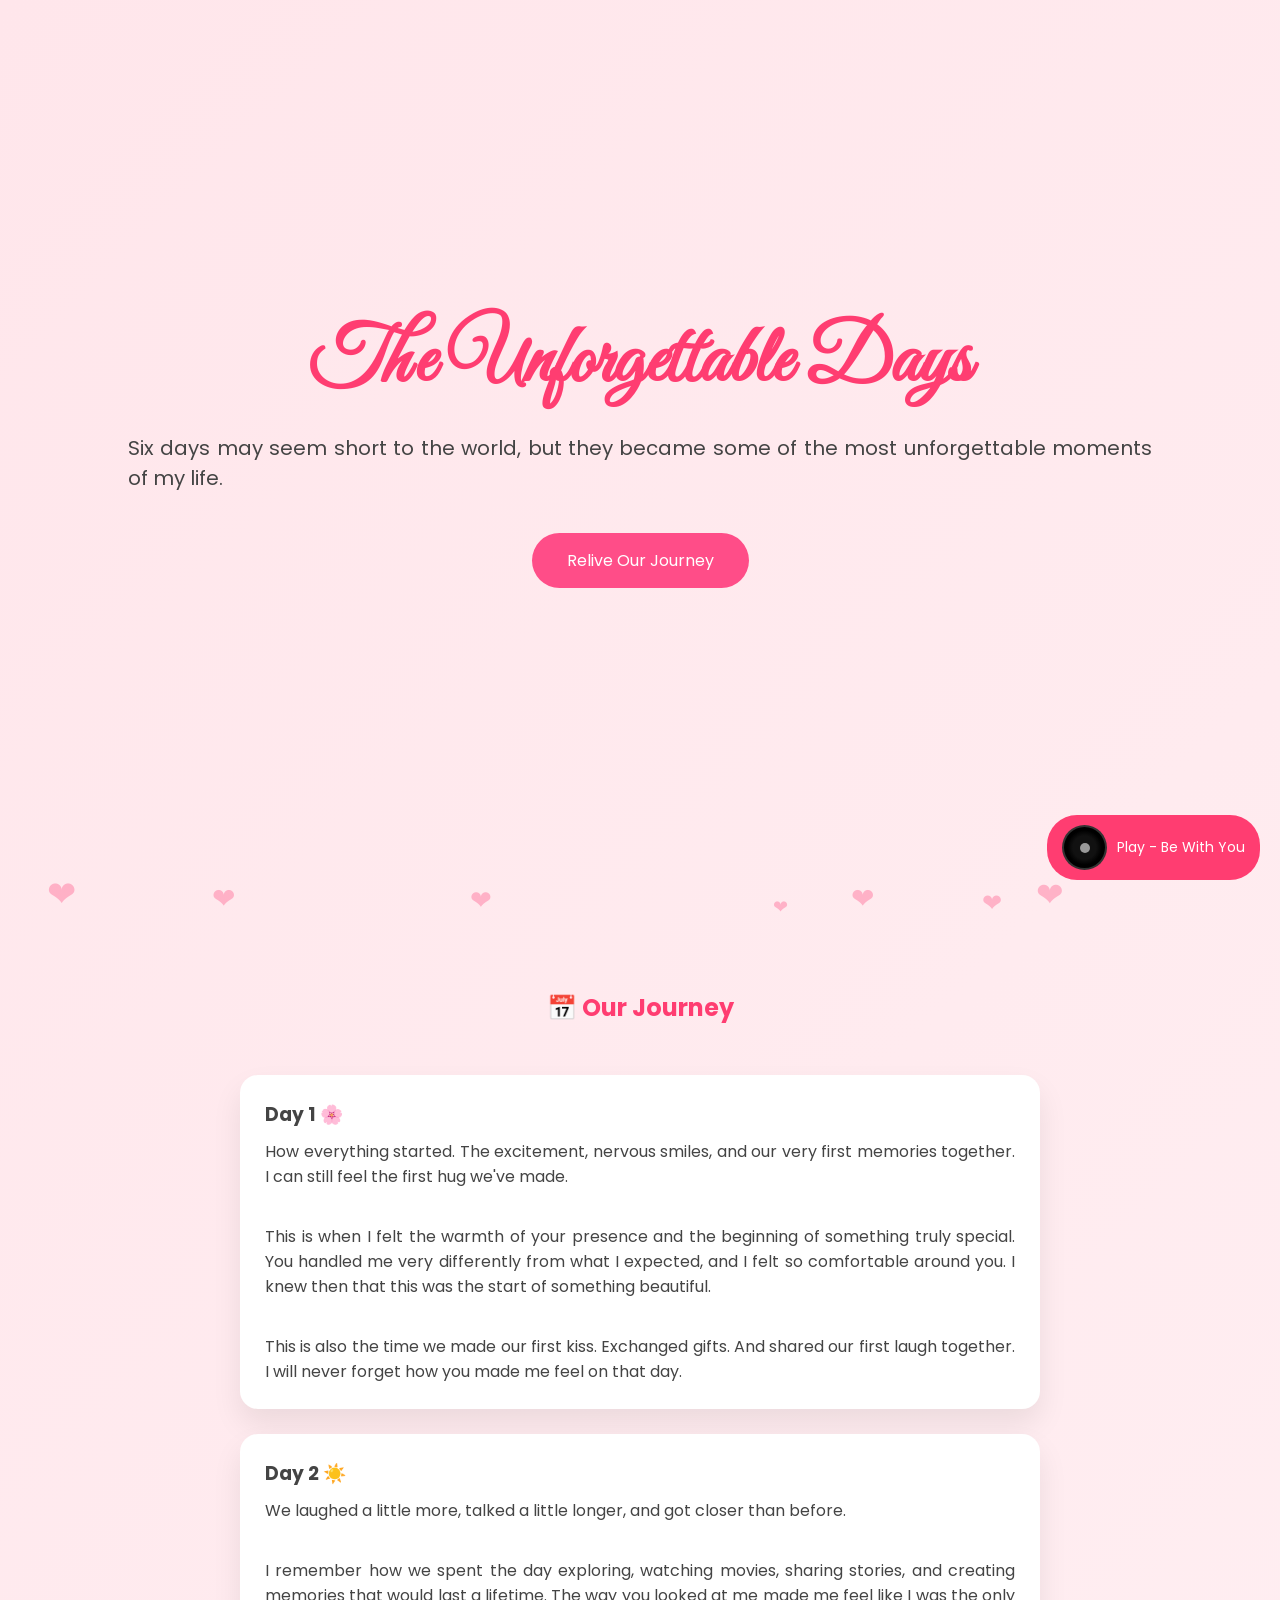
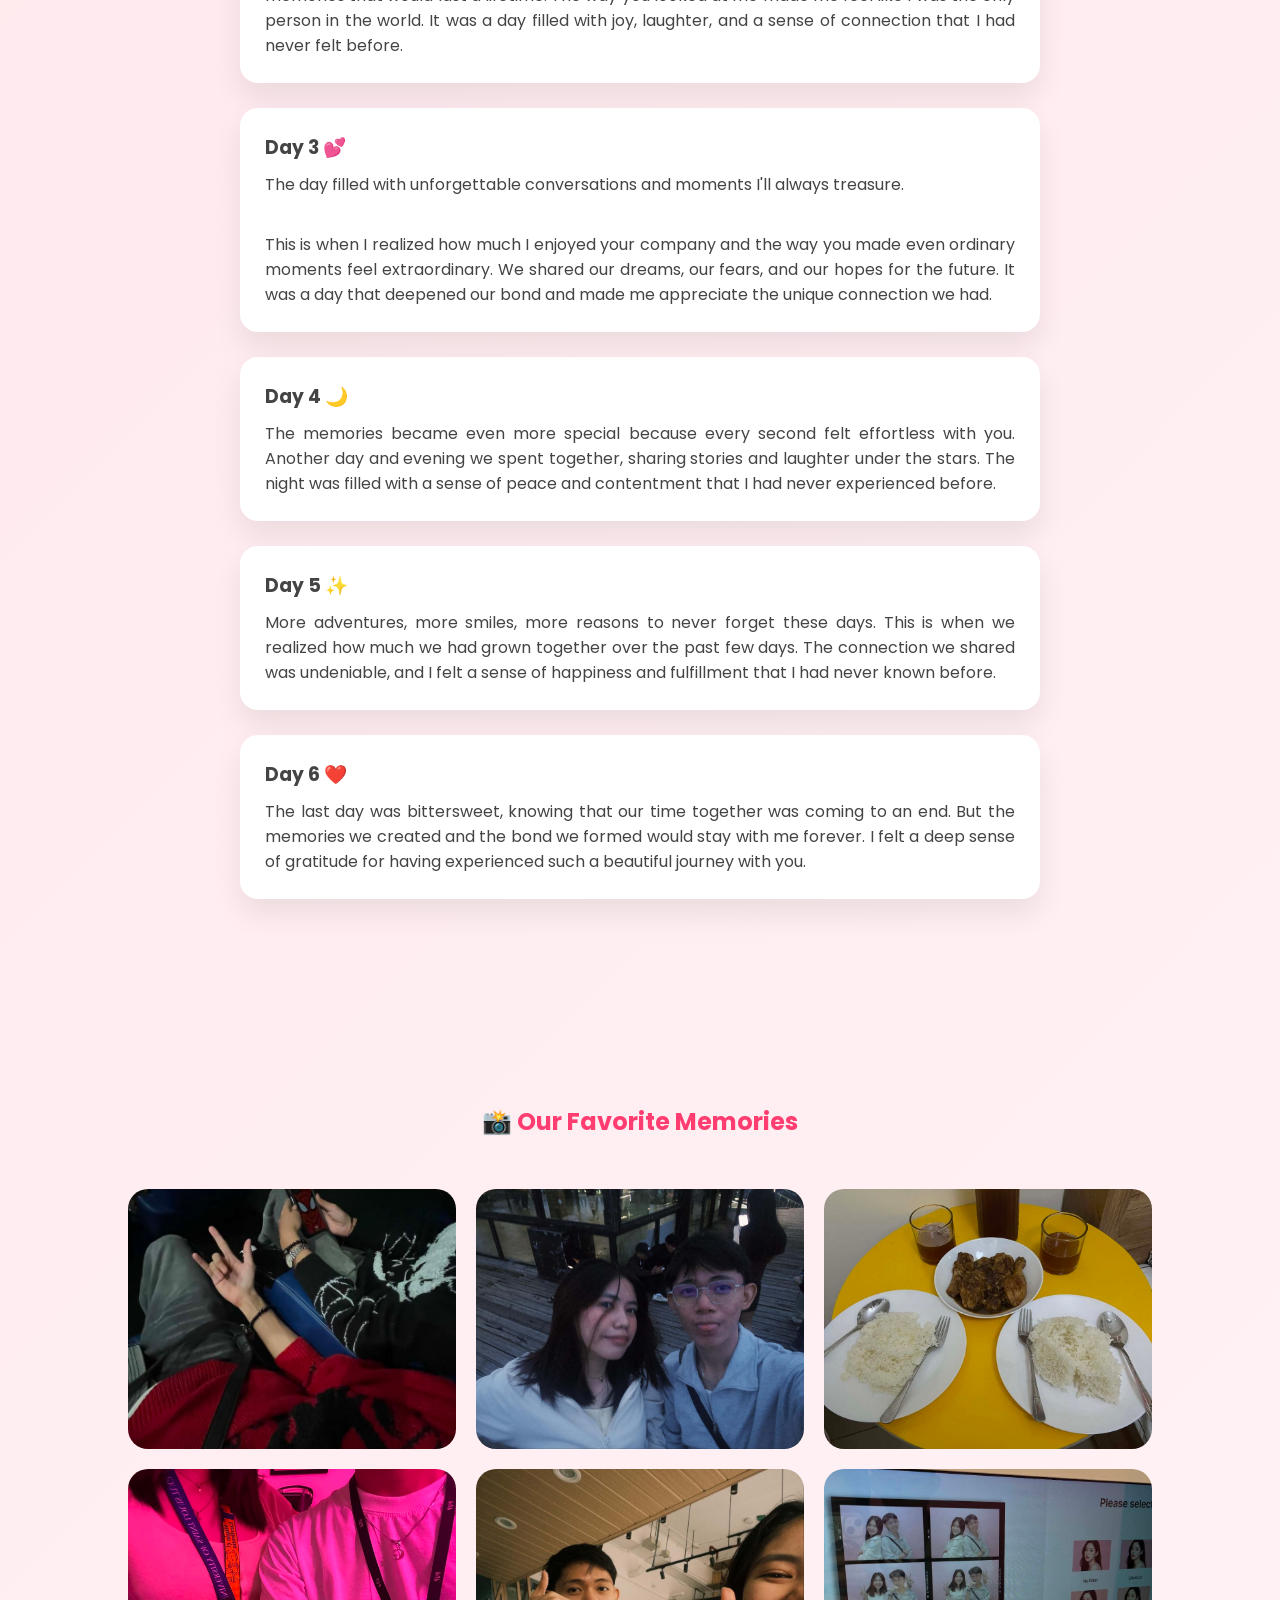
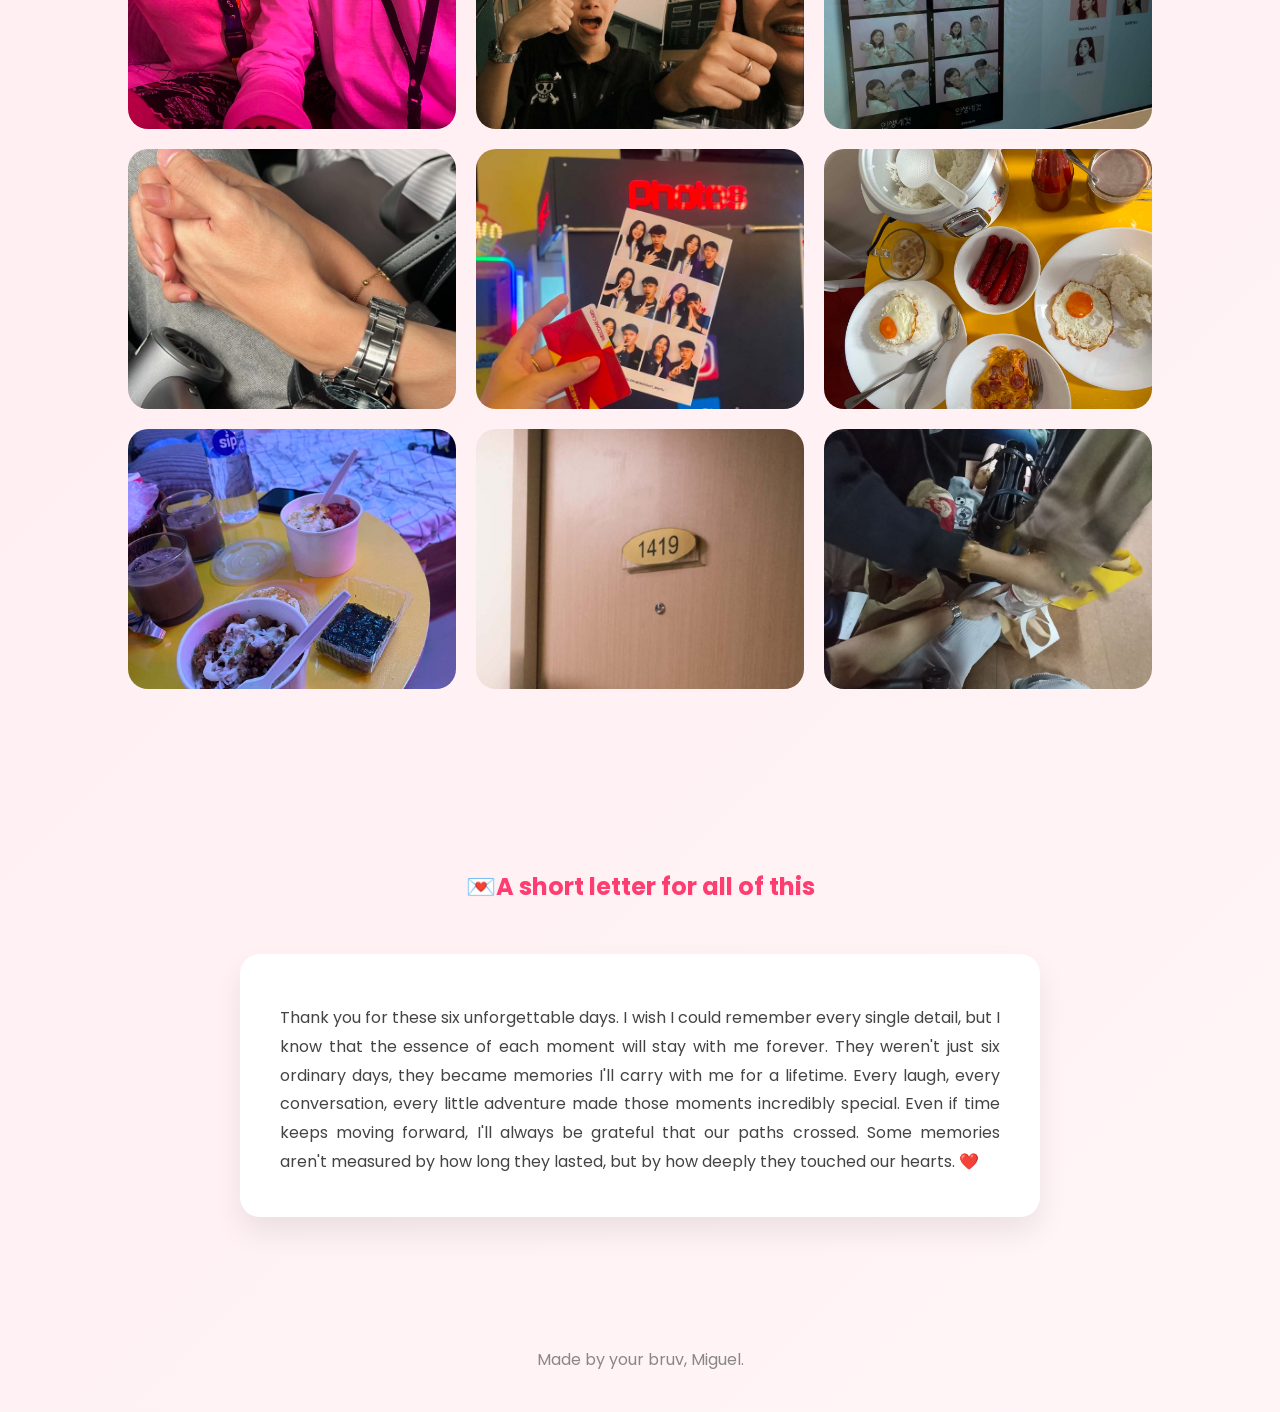
==== 6d.html @ 079ba9b1 "Update 6d.html" ====
<!doctype html>
<html lang="en">
  <head>
    <meta charset="UTF-8" />
    <meta name="viewport" content="width=device-width, initial-scale=1.0" />
    <title>Unforgettable Days</title>
    <link href="https://fonts.googleapis.com/css2?family=Poppins:wght@300;500;700&family=Great+Vibes&display=swap" rel="stylesheet"/>
    <style>
      * {
        margin: 0;
        padding: 0;
        box-sizing: border-box;
        scroll-behavior: smooth;
      }

      body {
        font-family: Poppins, sans-serif;
        background: linear-gradient(135deg, #ffe6eb, #fff5f7);
        color: #444;
        overflow-x: hidden;
      }

      /* Floating Hearts */

      .heart {
        position: fixed;
        bottom: -20px;
        color: #ff5c8d;
        animation: float 8s linear infinite;
        opacity: 0.4;
        pointer-events: none;
      }

      @keyframes float {
        from {
          transform: translateY(0) scale(1);
        }
        to {
          transform: translateY(-110vh) scale(2);
          opacity: 0;
        }
      }

      section {
        padding: 90px 10%;
      }

      .hero {
        min-height: 100vh;
        display: flex;
        justify-content: center;
        align-items: center;
        text-align: center;
      }

      .hero h1 {
        font-family: "Great Vibes", cursive;
        font-size: 80px;
        color: #ff3d71;
      }

      .hero p {
        margin-top: 20px;
        font-size: 20px;
      }

      .btn {
        display: inline-block;
        margin-top: 40px;
        background: #ff4d88;
        color: white;
        padding: 15px 35px;
        border-radius: 50px;
        text-decoration: none;
        transition: 0.3s;
      }

      .btn:hover {
        transform: scale(1.05);
      }

      h2 {
        text-align: center;
        color: #ff3d71;
        margin-bottom: 50px;
      }

      /* Timeline */

      .timeline {
        max-width: 800px;
        margin: auto;
      }

      .day {
        background: white;
        padding: 25px;
        margin: 25px 0;
        border-radius: 18px;
        box-shadow: 0 15px 30px rgba(0, 0, 0, 0.08);
        transition: 0.3s;
      }

      .day:hover {
        transform: translateY(-5px);
      }

      /* Gallery */

      .gallery {
        display: grid;
        grid-template-columns: repeat(auto-fit, minmax(250px, 1fr));
        gap: 20px;
      }

      .gallery img {
        width: 100%;
        border-radius: 20px;
        height: 260px;
        object-fit: cover;
        transition: 0.4s;
      }

      .gallery img:hover {
        transform: scale(1.05);
      }

      /* Letter */

      p {
        margin-top: 10px;
        text-align: justify;
      }

      .letter {
        background: white;
        max-width: 800px;
        margin: auto;
        padding: 40px;
        border-radius: 20px;
        box-shadow: 0 15px 30px rgba(0, 0, 0, 0.08);
        line-height: 1.8;
      }

      footer {
        text-align: center;
        padding: 40px;
        color: #888;
      }

      .music-player {
        position: fixed;
        bottom: 20px;
        right: 20px;
        display: flex;
        align-items: center;
        gap: 10px;
        max-width: 90vw;
        padding: 10px 15px;
        background: #ff3d71;
        backdrop-filter: blur(10px);
        border-radius: 30px;
        overflow: hidden;
      }

      .vinyl {
        width: 45px;
        height: 45px;
        border-radius: 50%;

        background: radial-gradient(circle, #111 40%, #000 60%);
        border: 2px solid rgba(255, 255, 255, 0.2);

        position: relative;
      }

      .vinyl::after {
        content: "";
        width: 10px;
        height: 10px;
        background: #999;
        border-radius: 50%;

        position: absolute;
        top: 50%;
        left: 50%;
        transform: translate(-50%, -50%);
      }

      .vinyl.playing {
        animation: spin 3s linear infinite;
      }

      @keyframes spin {
        from {
          transform: rotate(0deg);
        }
        to {
          transform: rotate(360deg);
        }
      }

      .music-title {
        font-size: 14px;
        color: white;
        margin: 0;
      }

      @media (max-width: 700px) {
        .hero h1 {
          font-size: 55px;
        }
      }
    </style>
  </head>
  <body>
    <div id="hearts"></div>

    <section class="hero">
      <div>
        <h1>The Unforgettable Days</h1>

        <p>
          Six days may seem short to the world, but they became some of the most
          unforgettable moments of my life.
        </p>

        <a href="#timeline" class="btn">Relive Our Journey</a>
      </div>
    </section>

    <section id="timeline">
      <h2>📅 Our Journey</h2>

      <div class="timeline">
        <div class="day">
          <h3>Day 1 🌸</h3>
          <p>
            How everything started. The excitement, nervous smiles, and our very
            first memories together. I can still feel the first hug we've made.
          </p><br>
          <p>
            This is when I felt the warmth of your presence and the beginning of something truly special. You handled me very differently from what I expected, and I felt so comfortable around you. I knew then that this was the start of something beautiful.
          </p><br>
          <p>
            This is also the time we made our first kiss. Exchanged gifts. And shared our first laugh together. I will never forget how you made me feel on that day.
          </p>
        </div>

        <div class="day">
          <h3>Day 2 ☀️</h3>
          <p>
            We laughed a little more, talked a little longer, and got closer than before.
          </p><br>
          <p>
            I remember how we spent the day exploring, watching movies, sharing stories, and creating memories that would last a lifetime. The way you looked at me made me feel like I was the only person in the world. It was a day filled with joy, laughter, and a sense of connection that I had never felt before.
          </p>
        </div>

        <div class="day">
          <h3>Day 3 💕</h3>
          <p>
            The day filled with unforgettable conversations and moments I'll always treasure.
          </p><br>
          <p>
            This is when I realized how much I enjoyed your company and the way you made even ordinary moments feel extraordinary. We shared our dreams, our fears, and our hopes for the future. It was a day that deepened our bond and made me appreciate the unique connection we had.
          </p>
        </div>

        <div class="day">
          <h3>Day 4 🌙</h3>
          <p>
            The memories became even more special because every second felt
            effortless with you.
            Another day and evening we spent together, sharing stories and laughter under the stars. The night was filled with a sense of peace and contentment that I had never experienced before.
          </p>
        </div>

        <div class="day">
          <h3>Day 5 ✨</h3>
          <p>
            More adventures, more smiles, more reasons to never forget these
            days.
            This is when we realized how much we had grown together over the past few days. The connection we shared was undeniable, and I felt a sense of happiness and fulfillment that I had never known before.
          </p>
        </div>

        <div class="day">
          <h3>Day 6 ❤️</h3>
          <p>
            The last day was bittersweet, knowing that our time together was coming to an end. But the memories we created and the bond we formed would stay with me forever. I felt a deep sense of gratitude for having experienced such a beautiful journey with you.
          </p>
        </div>
      </div>
    </section>

    <section>
      <h2>📸 Our Favorite Memories</h2>

      <div class="gallery">
        <img src="./assets/img/memory1.jpg" />
        <img src="./assets/img/memory2.jpg" />
        <img src="./assets/img/memory3.jpg" />
        <img src="./assets/img/memory4.jpg" />
        <img src="./assets/img/memory5.jpg" />
        <img src="./assets/img/memory6.jpg" />
        <img src="./assets/img/memory7.jpg" />
        <img src="./assets/img/memory8.jpg" />
        <img src="./assets/img/memory9.jpg" />
        <img src="./assets/img/memory10.jpg" />
        <img src="./assets/img/memory11.jpg" />
        <img src="./assets/img/memory12.jpg" />
      </div>
    </section>

    <section>
      <h2>💌A short letter for all of this</h2>

      <div class="letter">
        <p>
          Thank you for these six unforgettable days. I wish I could remember every single detail, 
          but I know that the essence of each moment will stay with me forever. They weren't just six
          ordinary days, they became memories I'll carry with me for a lifetime.
          Every laugh, every conversation, every little adventure made those
          moments incredibly special. Even if time keeps moving forward, I'll
          always be grateful that our paths crossed. Some memories aren't
          measured by how long they lasted, but by how deeply they touched our
          hearts. ❤️
        </p>
      </div>
    </section>

    <footer>Made by your bruv, Miguel.</footer>

    <div class="music-player">
      <div class="vinyl" id="vinyl"></div>
      <div class="music-info">
        <p class="music-title">Play - Be With You</p>
      </div>
    </div>

    <audio id="gallery-music" loop>
      <source src="./assets/audio/Be With You.mp3" type="audio/mpeg" />
    </audio>

    <script>
      const container = document.getElementById("hearts");

      function createHeart() {
        const heart = document.createElement("div");

        heart.className = "heart";

        heart.innerHTML = "❤";

        heart.style.left = Math.random() * 100 + "vw";

        heart.style.fontSize = 15 + Math.random() * 20 + "px";

        heart.style.animationDuration = 5 + Math.random() * 6 + "s";

        container.appendChild(heart);

        setTimeout(() => heart.remove(), 11000);
      }

      setInterval(createHeart, 350);

      function goBack() {
        window.location.href = "index.html";
      }

      window.addEventListener("DOMContentLoaded", () => {
        const music = document.getElementById("gallery-music");
        const player = document.querySelector(".music-player");
        const vinyl = document.getElementById("vinyl");

        player.addEventListener("click", () => {
          if (music.paused) {
            music.volume = 0;
            music.play();

            let vol = 0;
            const fade = setInterval(() => {
              if (vol < 0.3) {
                vol += 0.02;
                music.volume = vol;
              } else {
                clearInterval(fade);
              }
            }, 200);

            vinyl.classList.add("playing");
          } else {
            music.pause();
            vinyl.classList.remove("playing");
          }
        });
      });
    </script>
  </body>
</html>
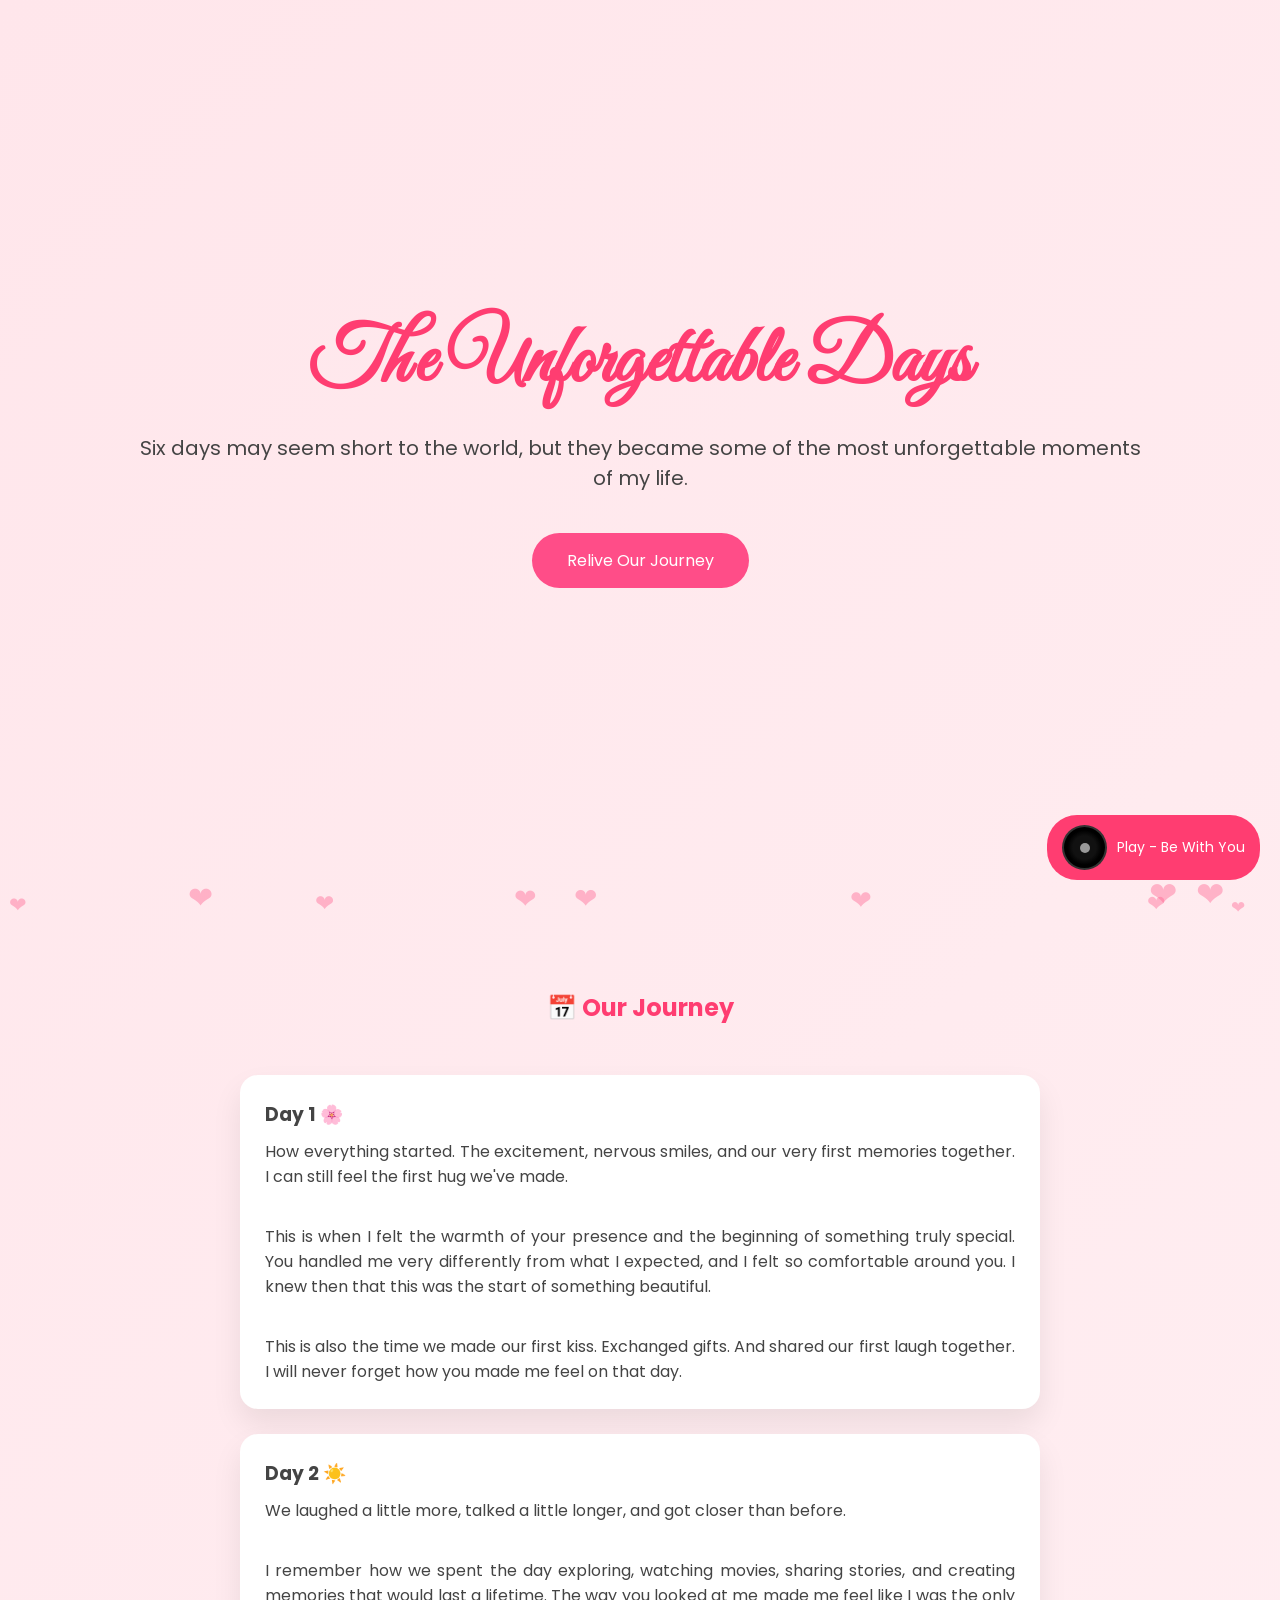
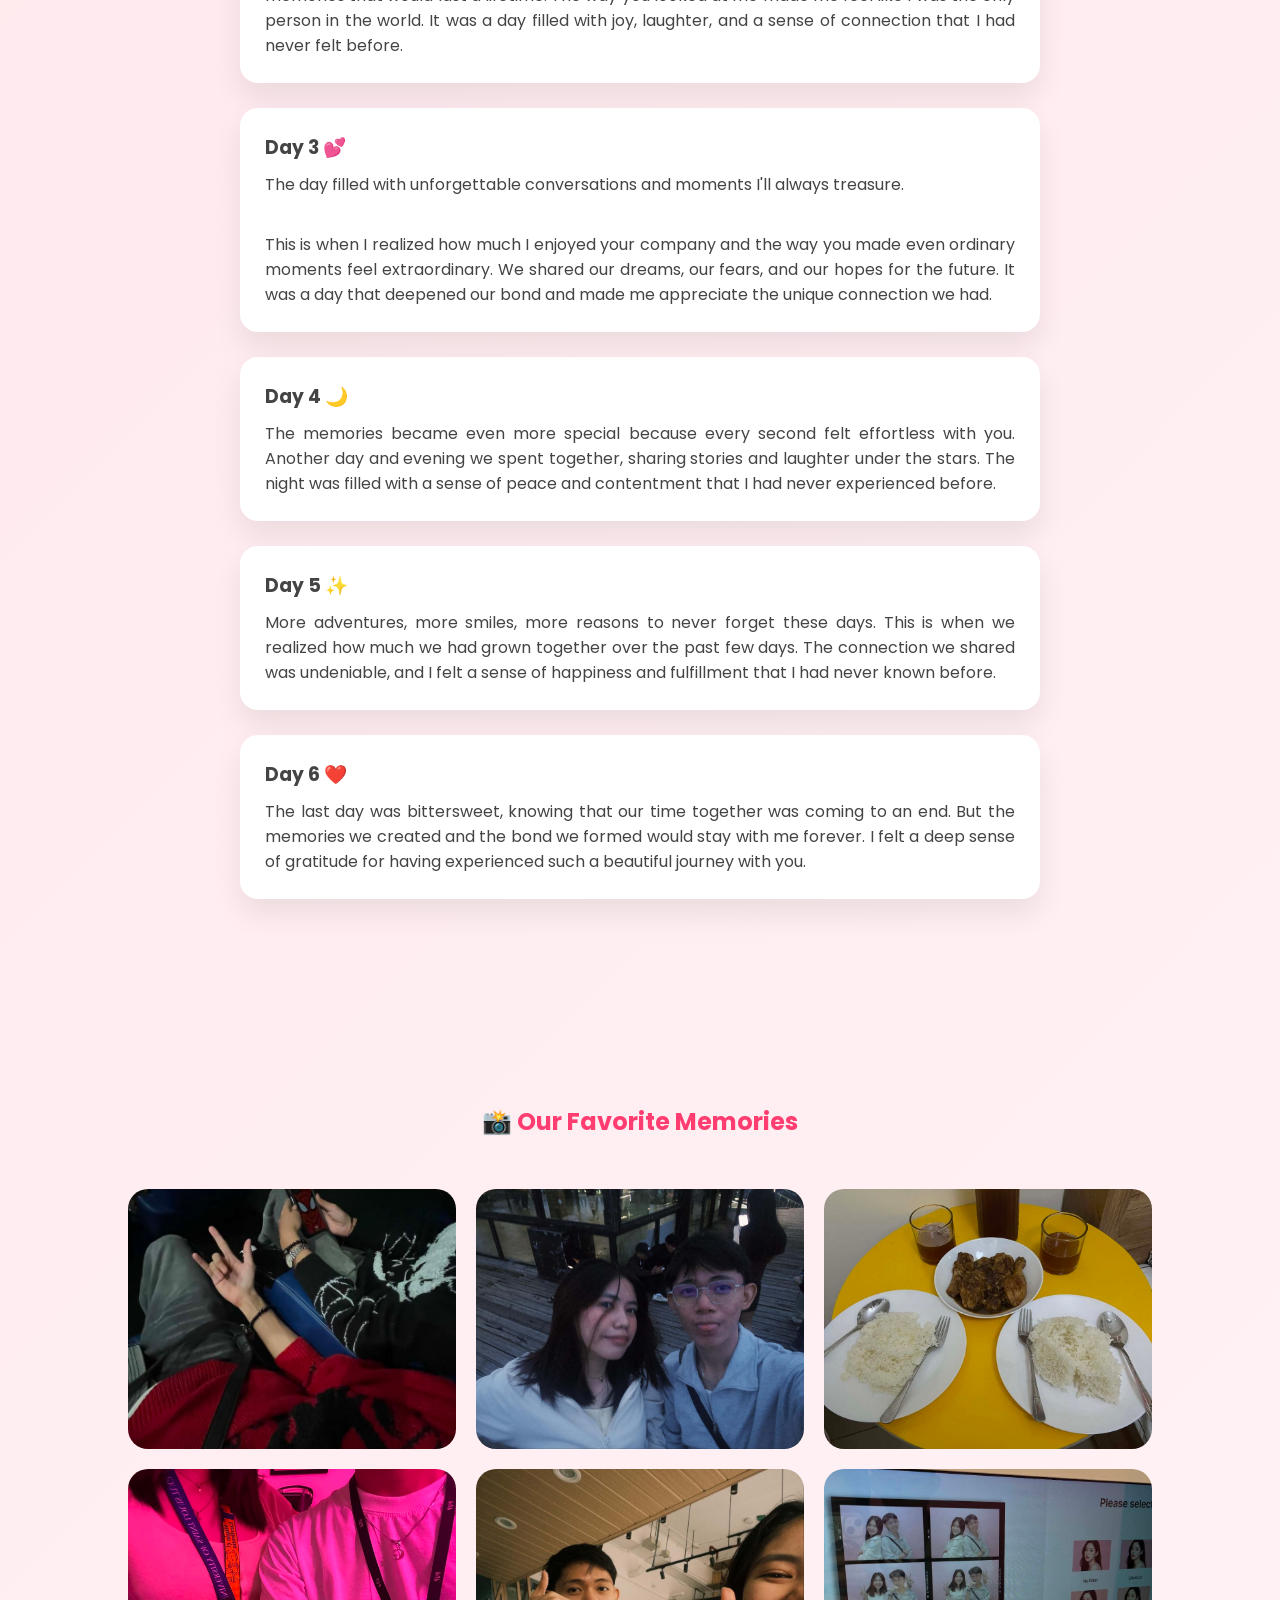
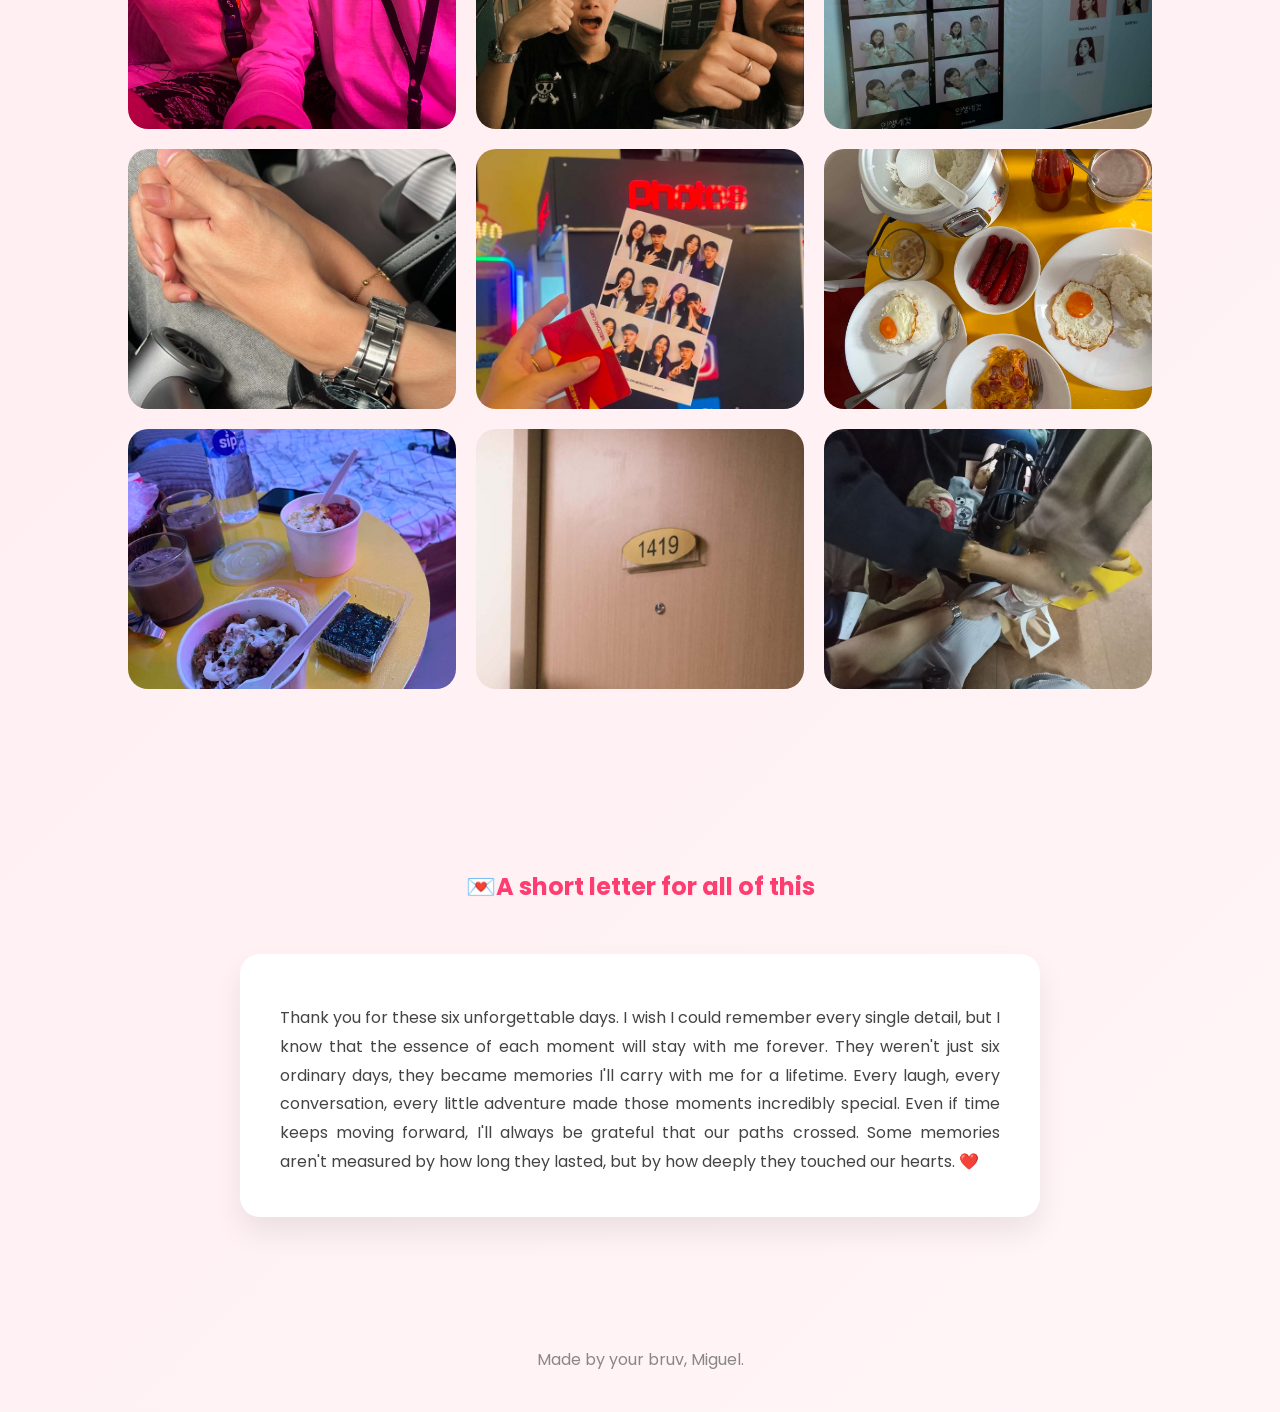
==== commit c0bb455f: "Update 6d.html" ====
--- a/6d.html
+++ b/6d.html
@@ -127,7 +127,11 @@
 
       /* Letter */
 
-      p {
+      .subheading {
+        text-align: center;
+      }
+
+      p{
         margin-top: 10px;
         text-align: justify;
       }
@@ -220,7 +224,7 @@
       <div>
         <h1>The Unforgettable Days</h1>
 
-        <p>
+        <p class="subheading">
           Six days may seem short to the world, but they became some of the most
           unforgettable moments of my life.
         </p>
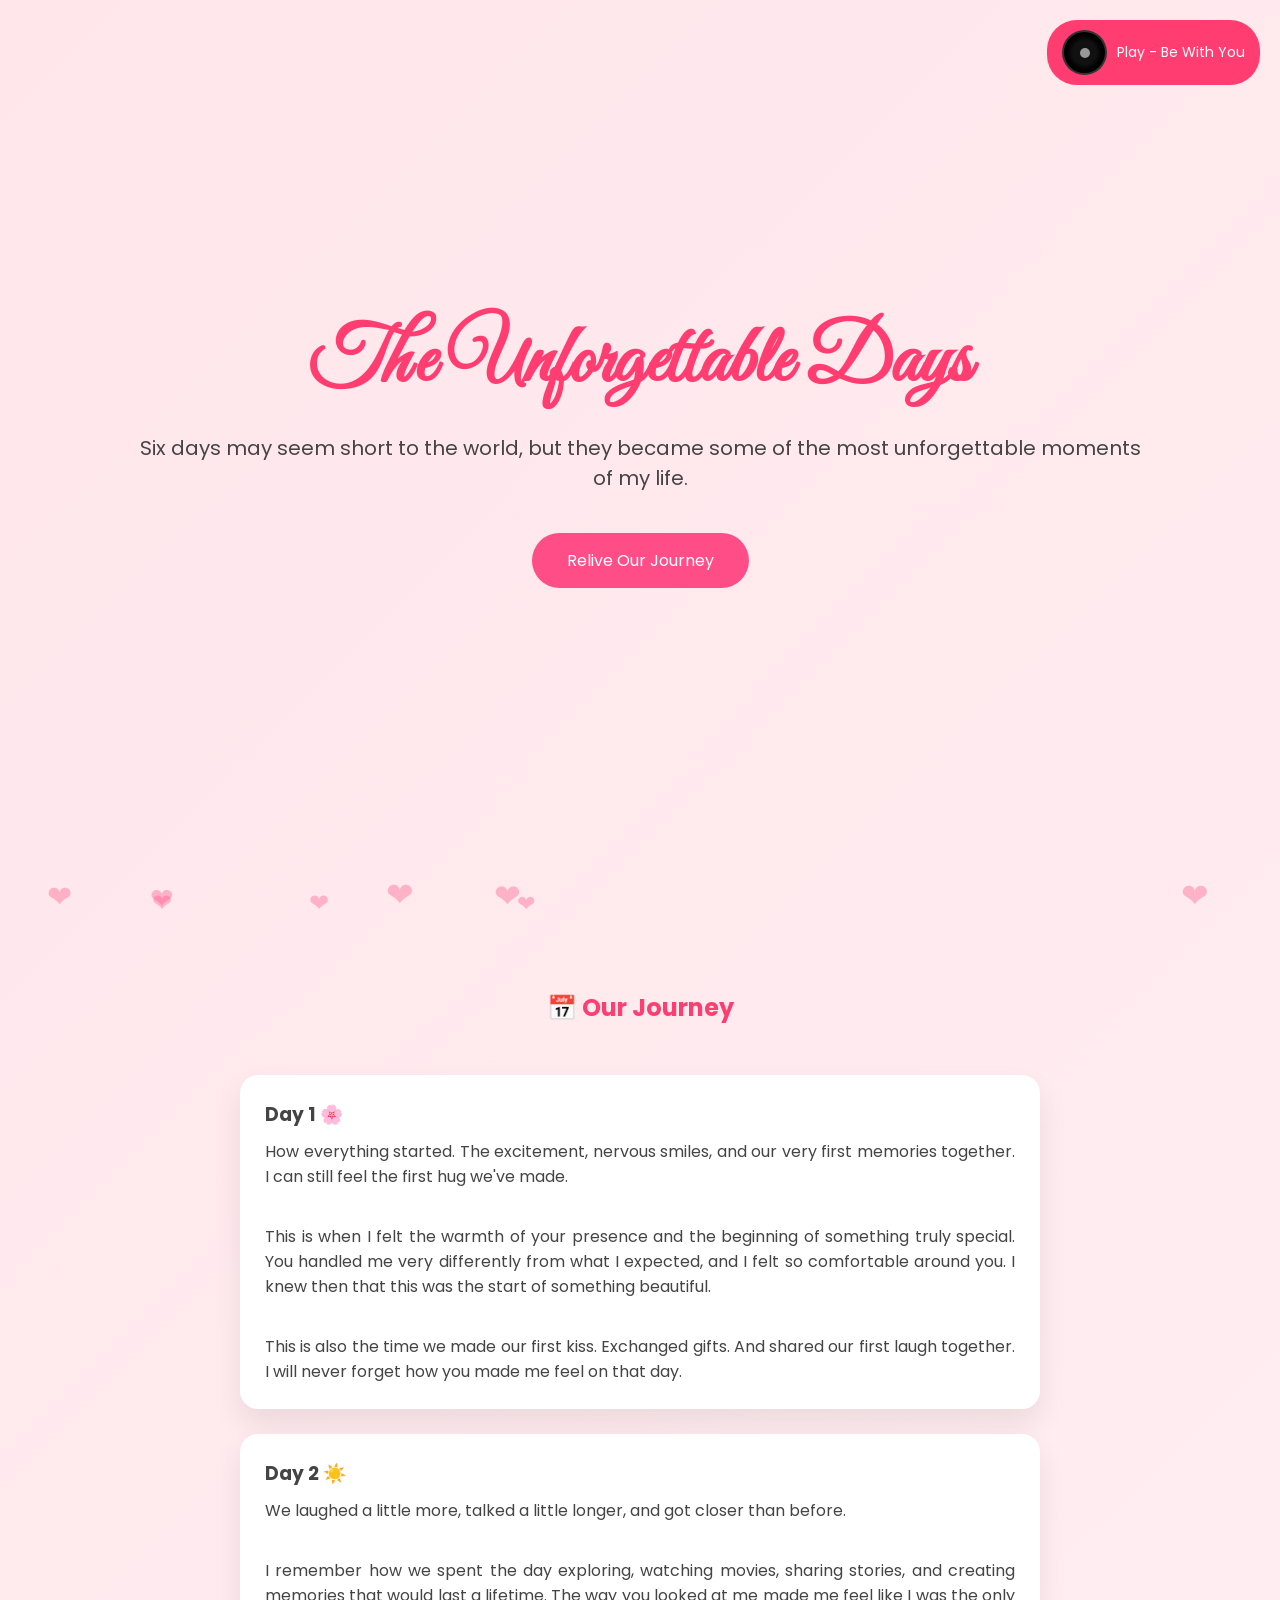
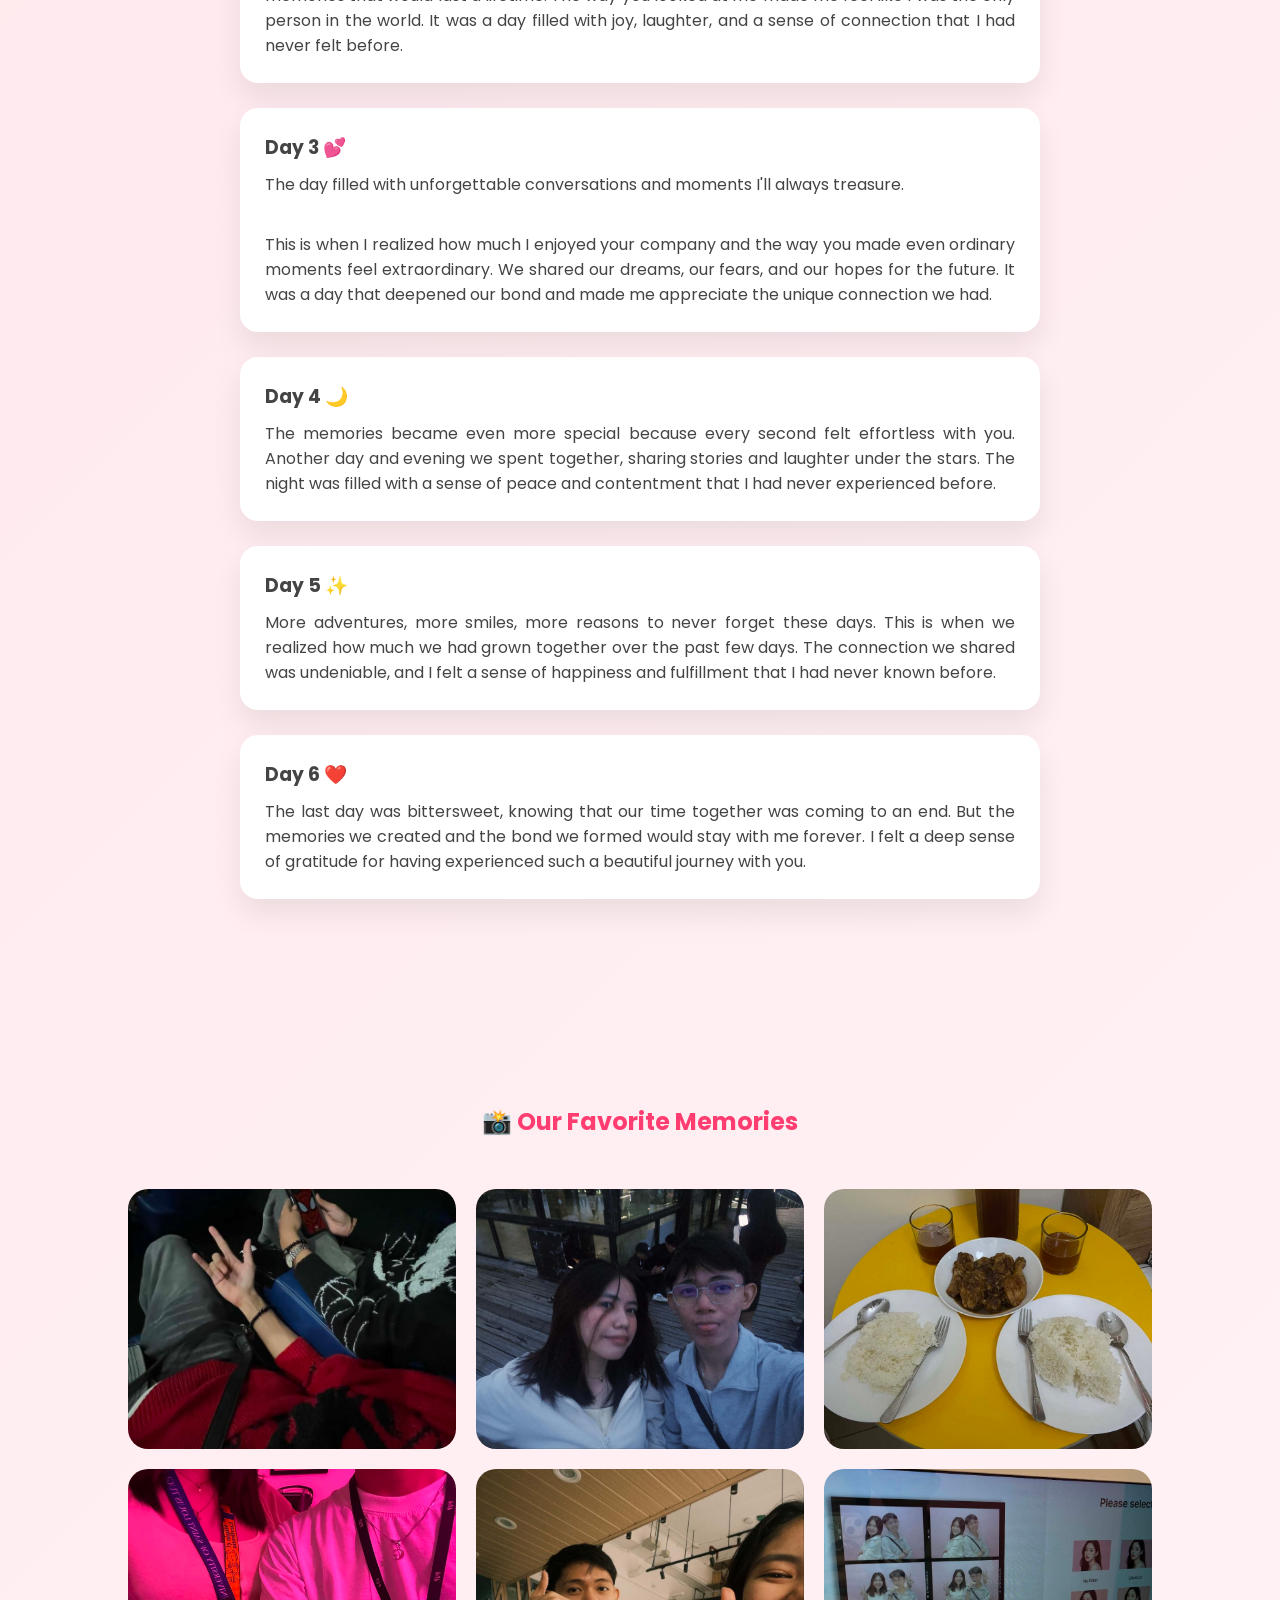
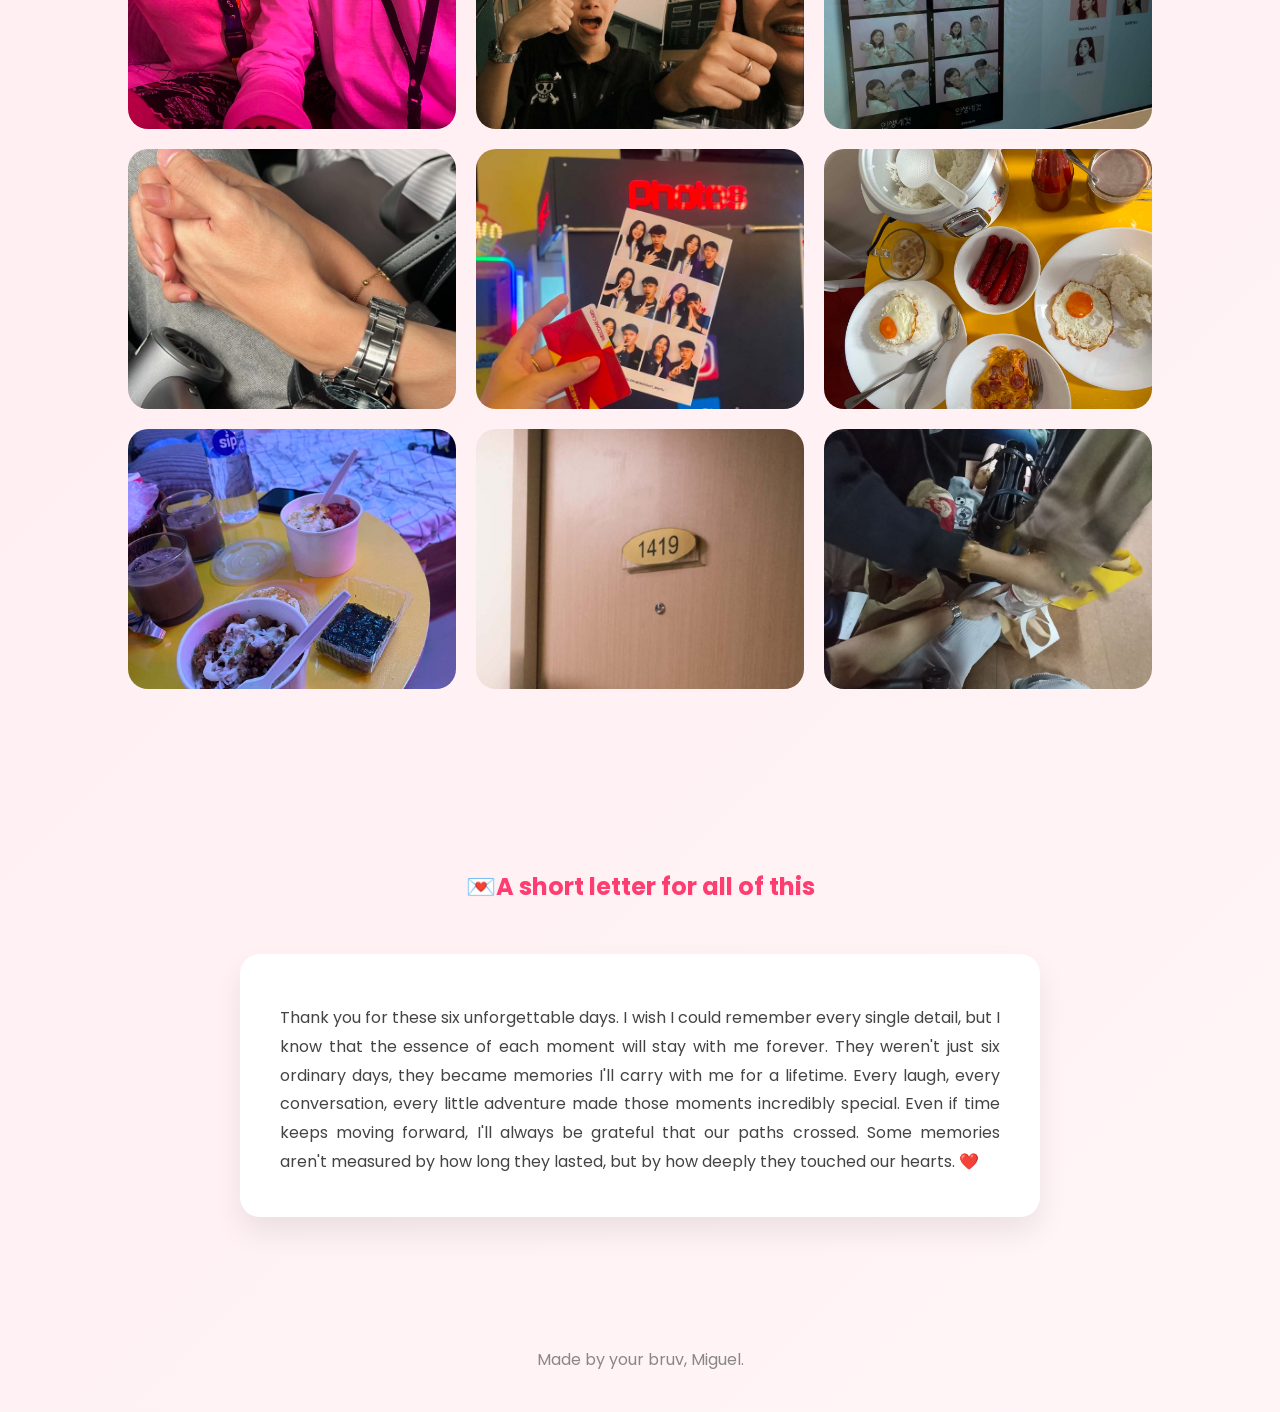
==== commit a5d4df5d: "Update 6d.html" ====
--- a/6d.html
+++ b/6d.html
@@ -154,7 +154,7 @@
 
       .music-player {
         position: fixed;
-        bottom: 20px;
+        top: 20px;
         right: 20px;
         display: flex;
         align-items: center;
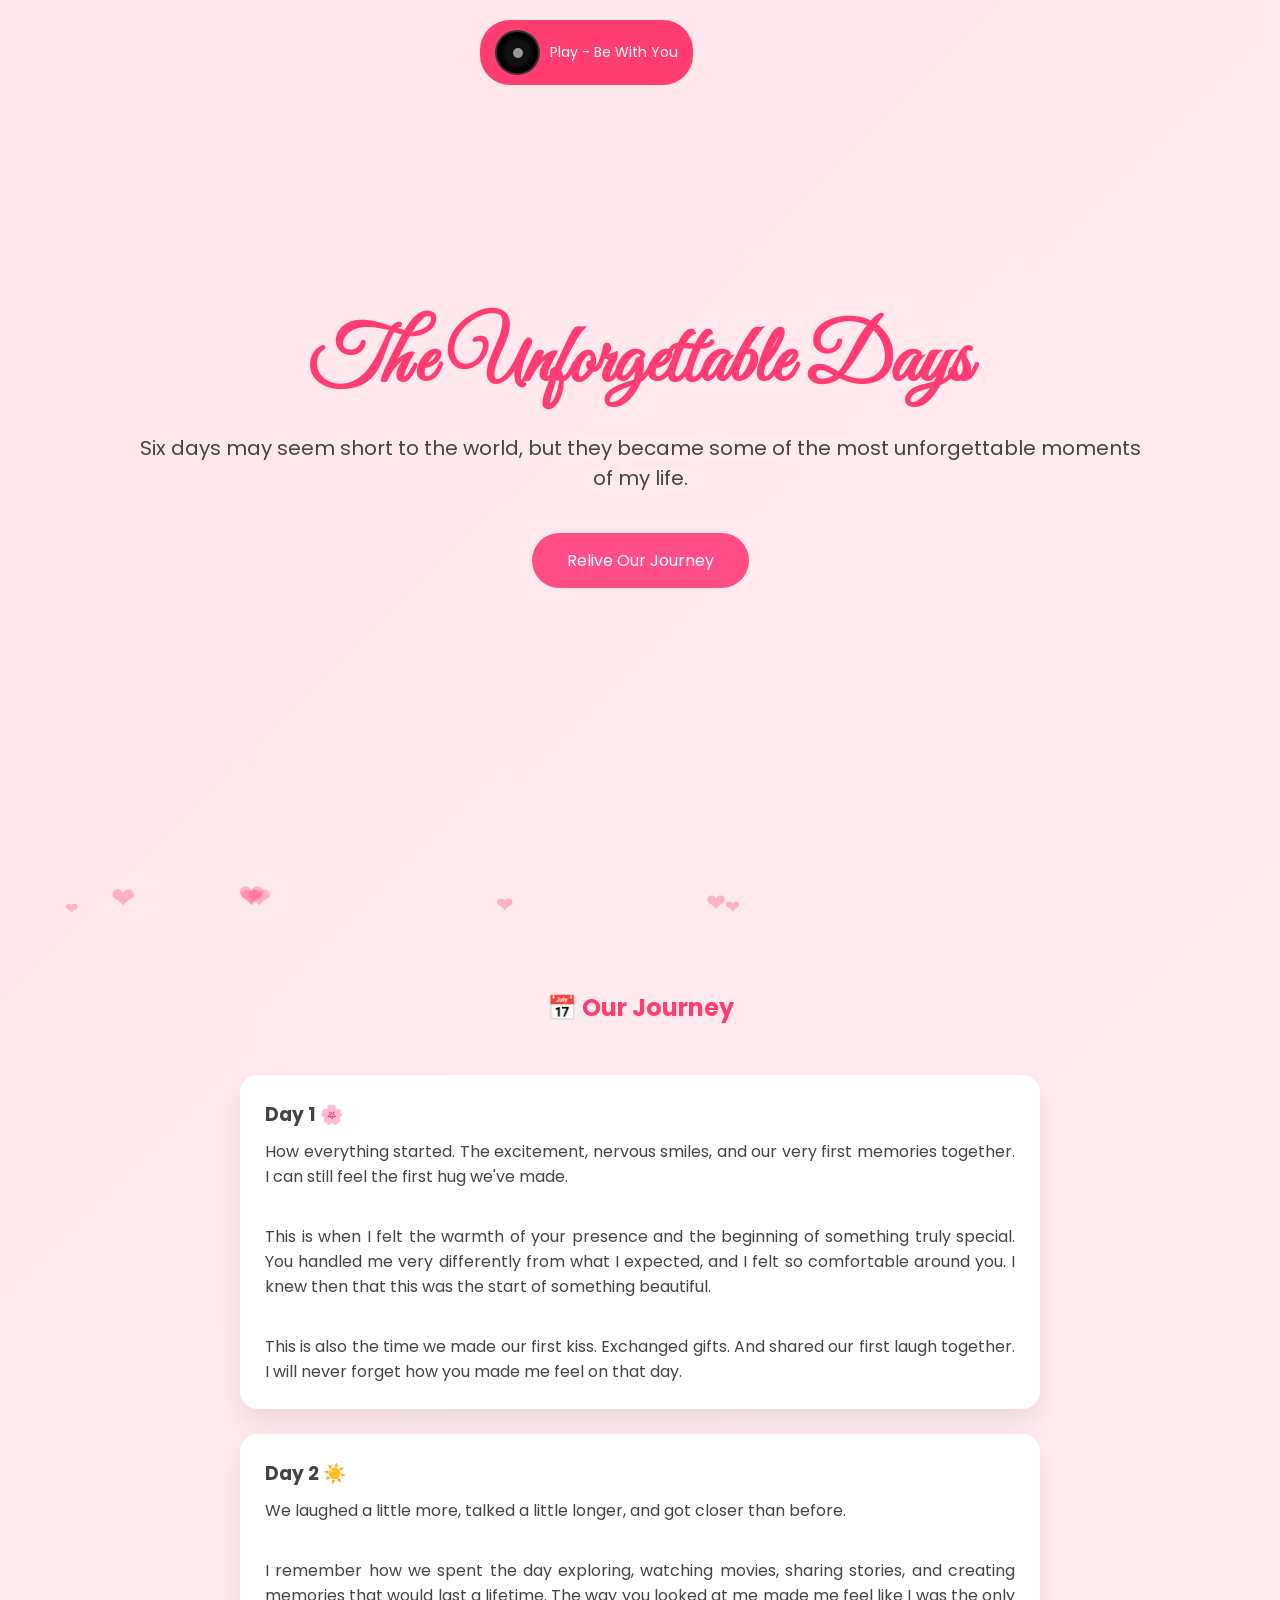
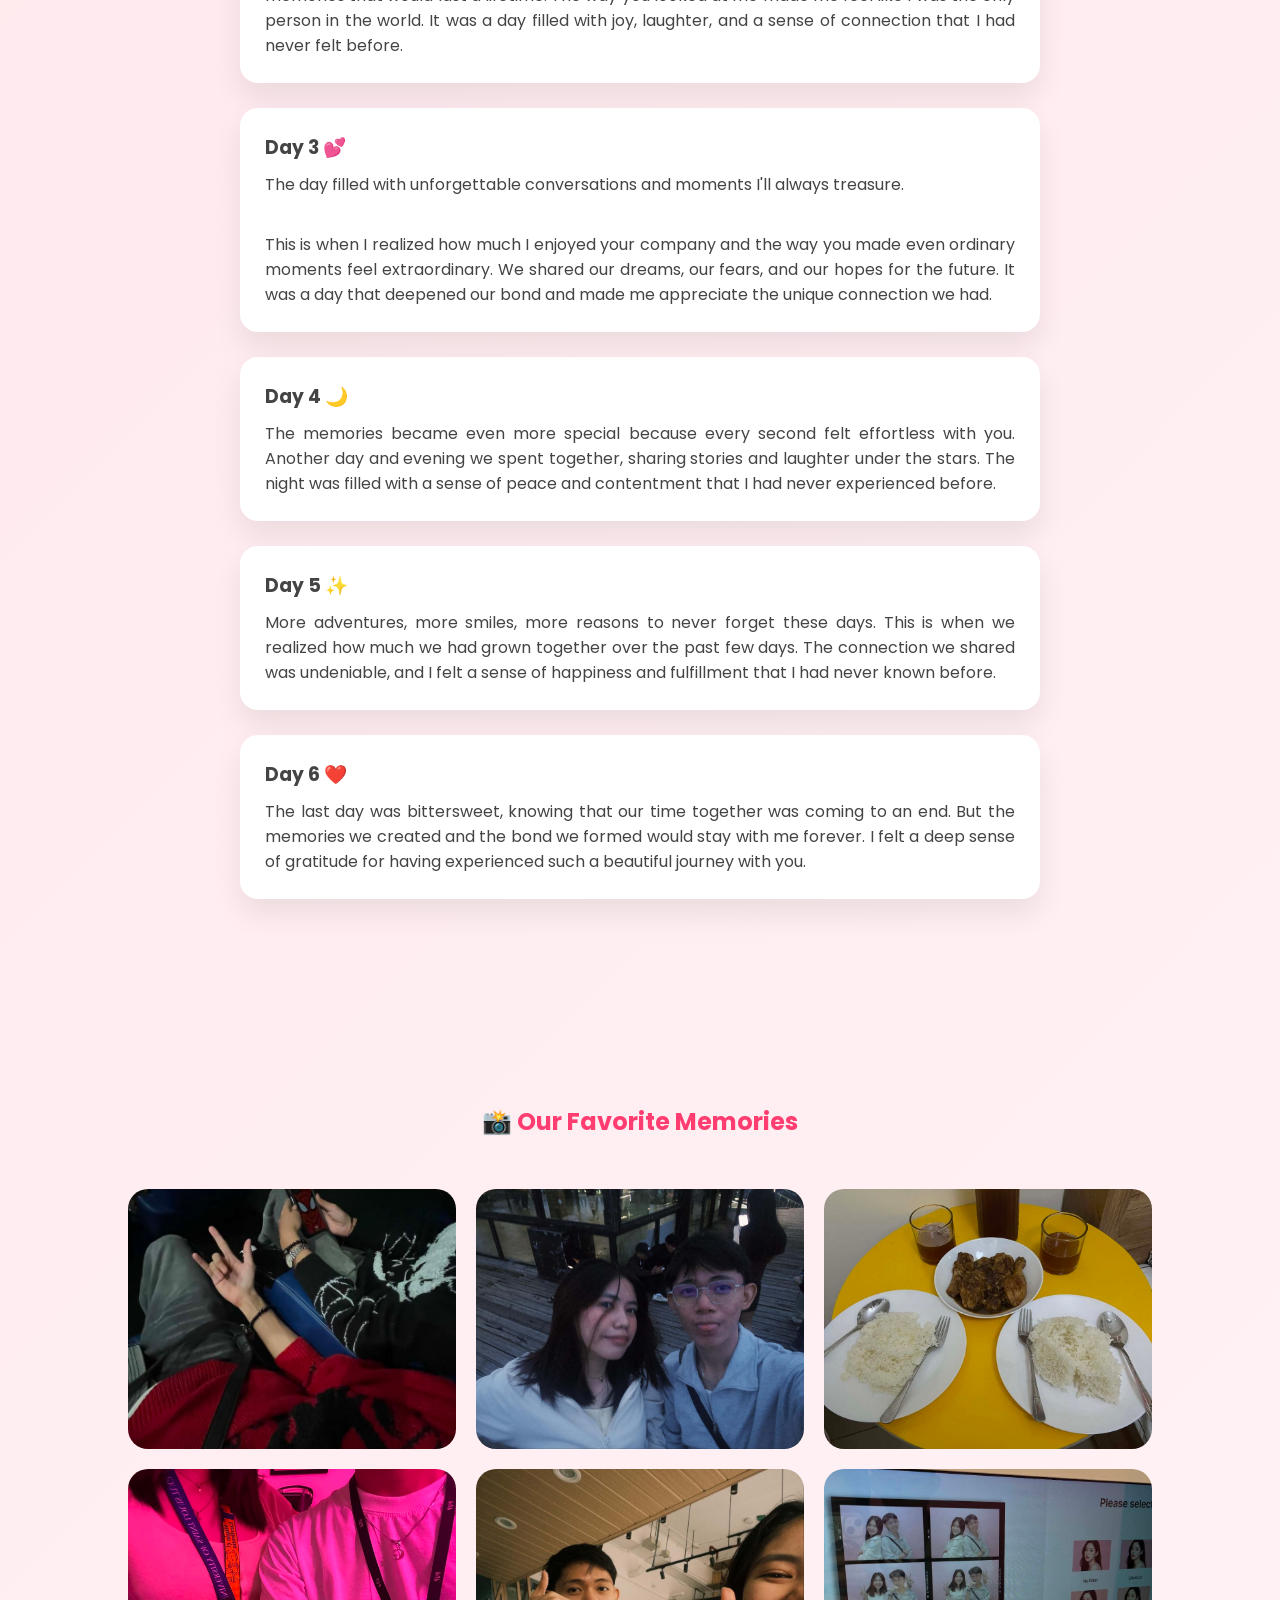
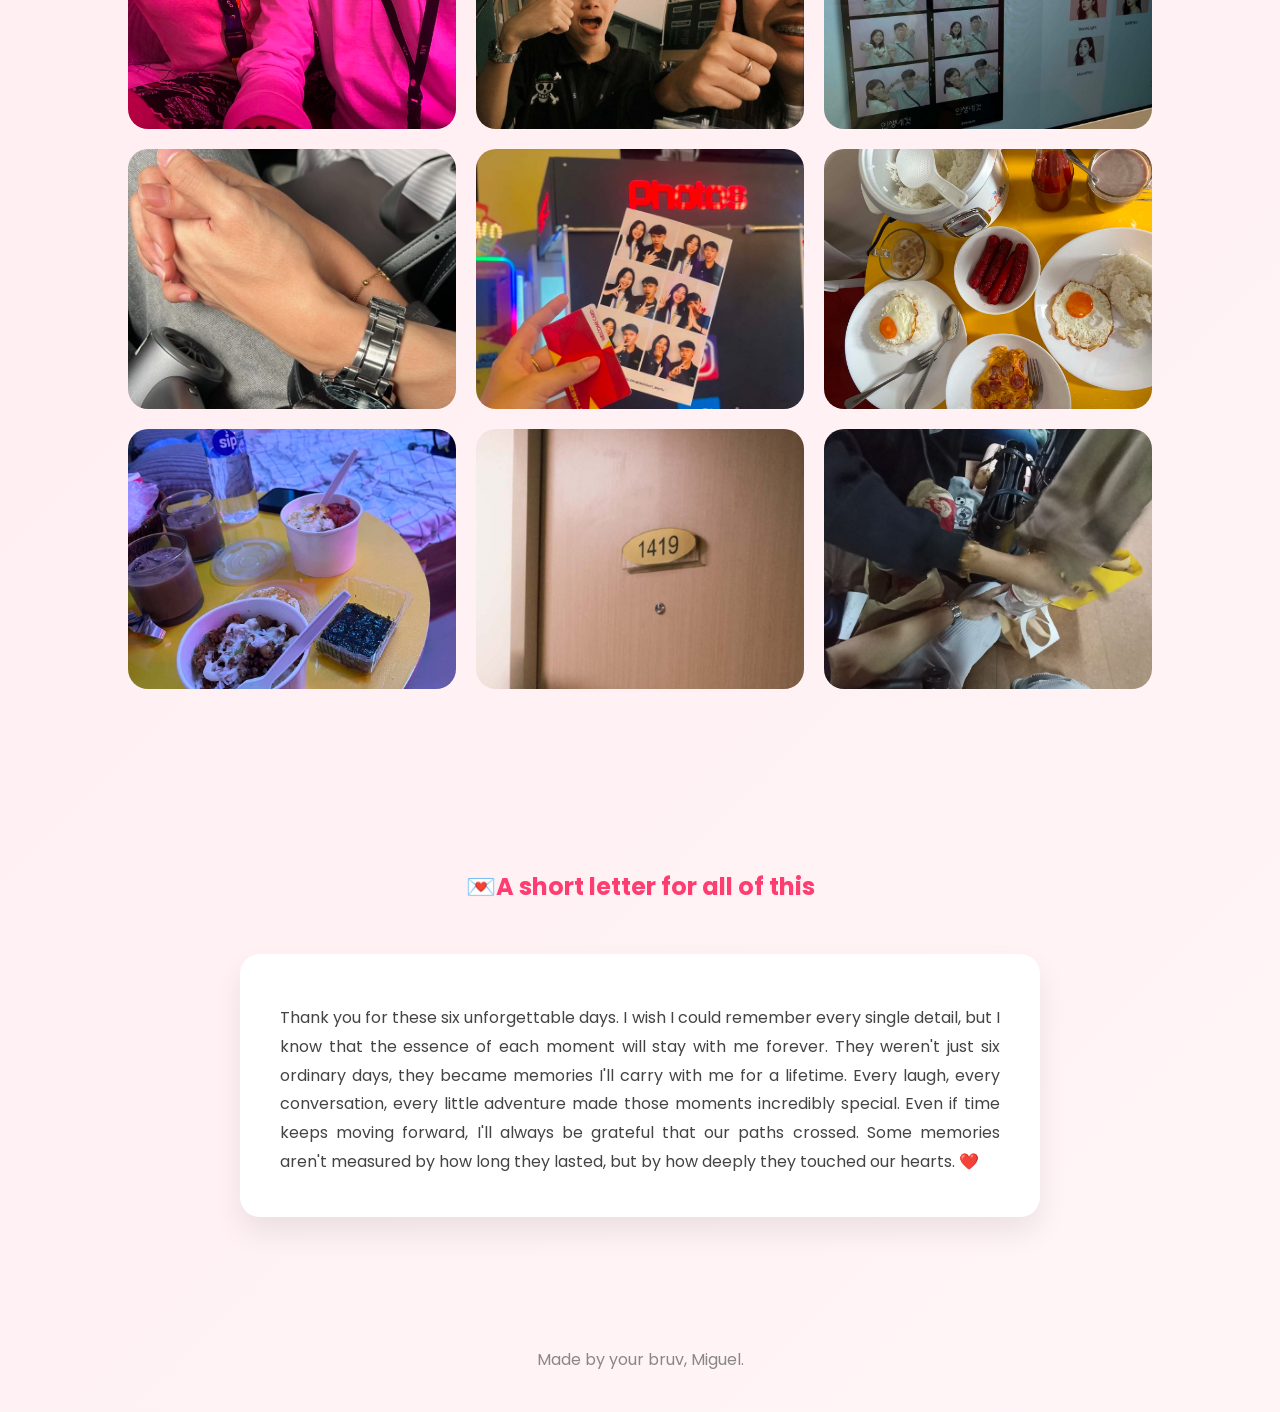
==== commit 6c8be788: "Update 6d.html" ====
--- a/6d.html
+++ b/6d.html
@@ -155,7 +155,7 @@
       .music-player {
         position: fixed;
         top: 20px;
-        right: 20px;
+        left: 30rem;
         display: flex;
         align-items: center;
         gap: 10px;
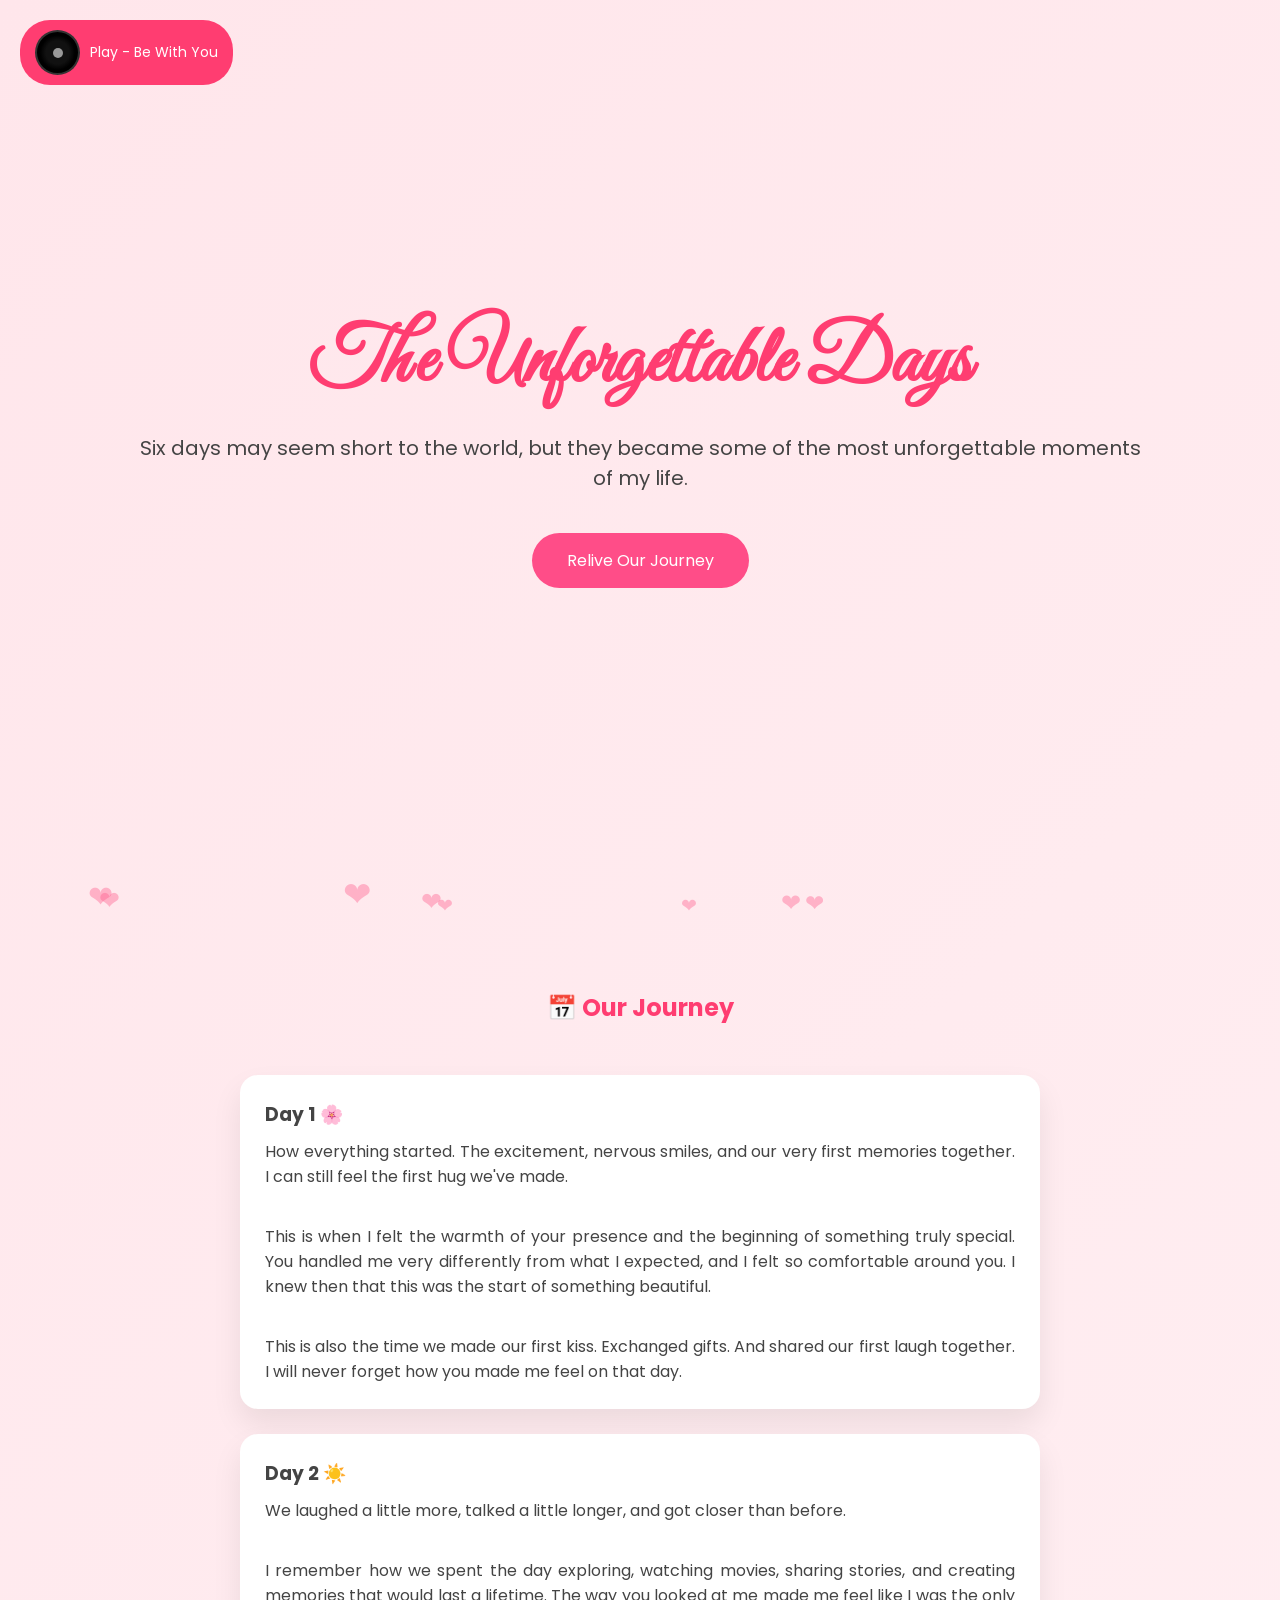
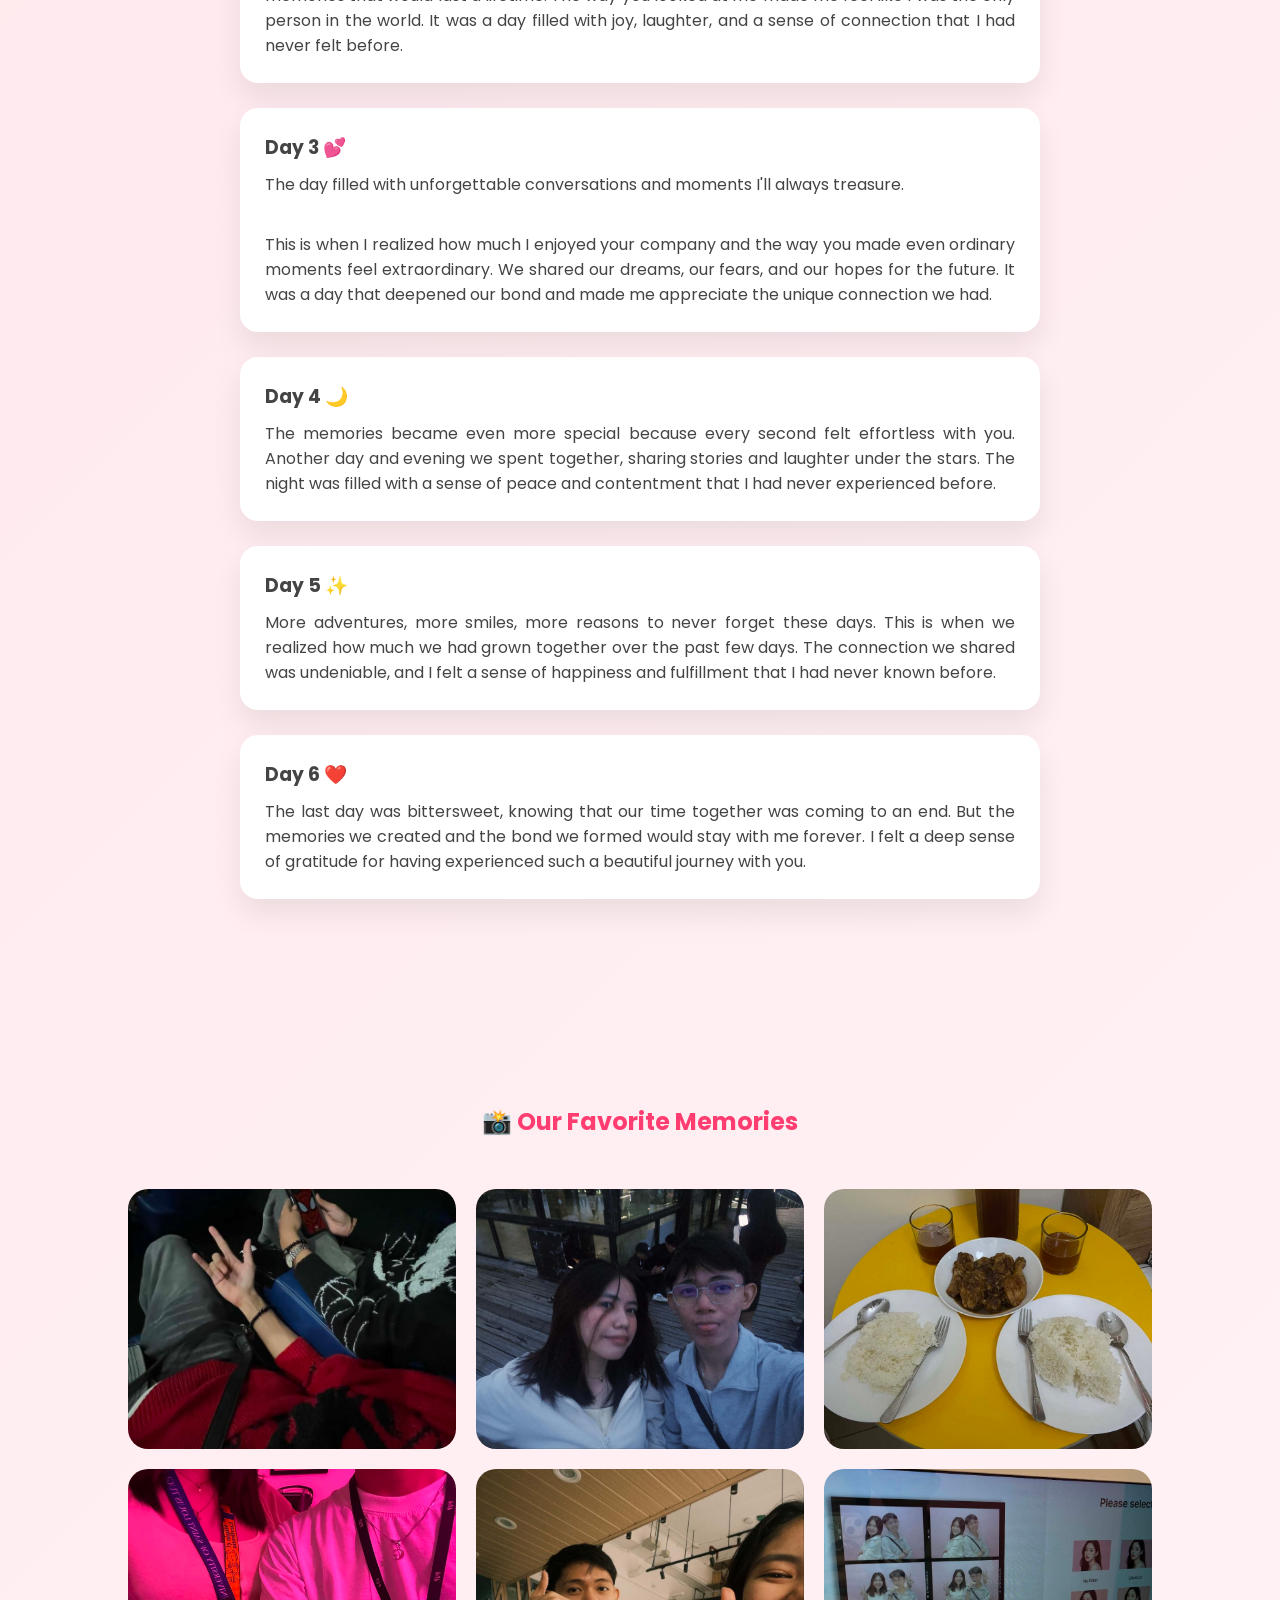
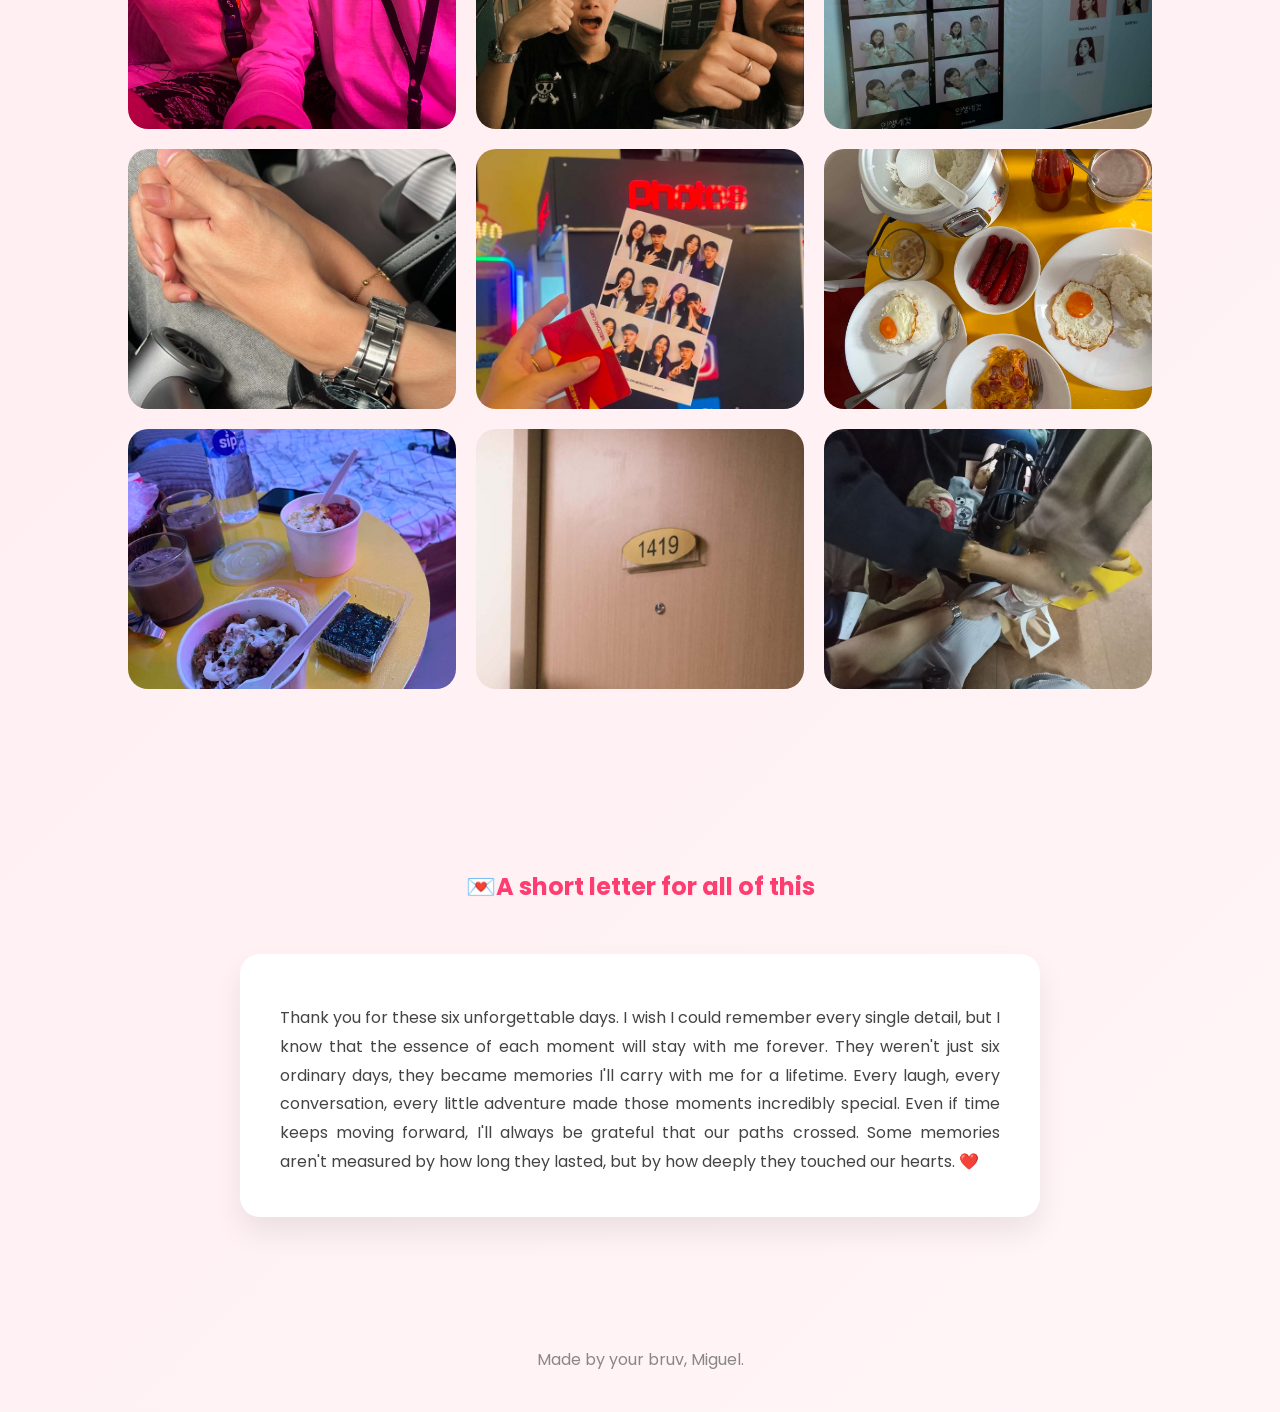
==== commit ae8b053c: "Update 6d.html" ====
--- a/6d.html
+++ b/6d.html
@@ -155,7 +155,7 @@
       .music-player {
         position: fixed;
         top: 20px;
-        left: 30rem;
+        left: 20px;
         display: flex;
         align-items: center;
         gap: 10px;
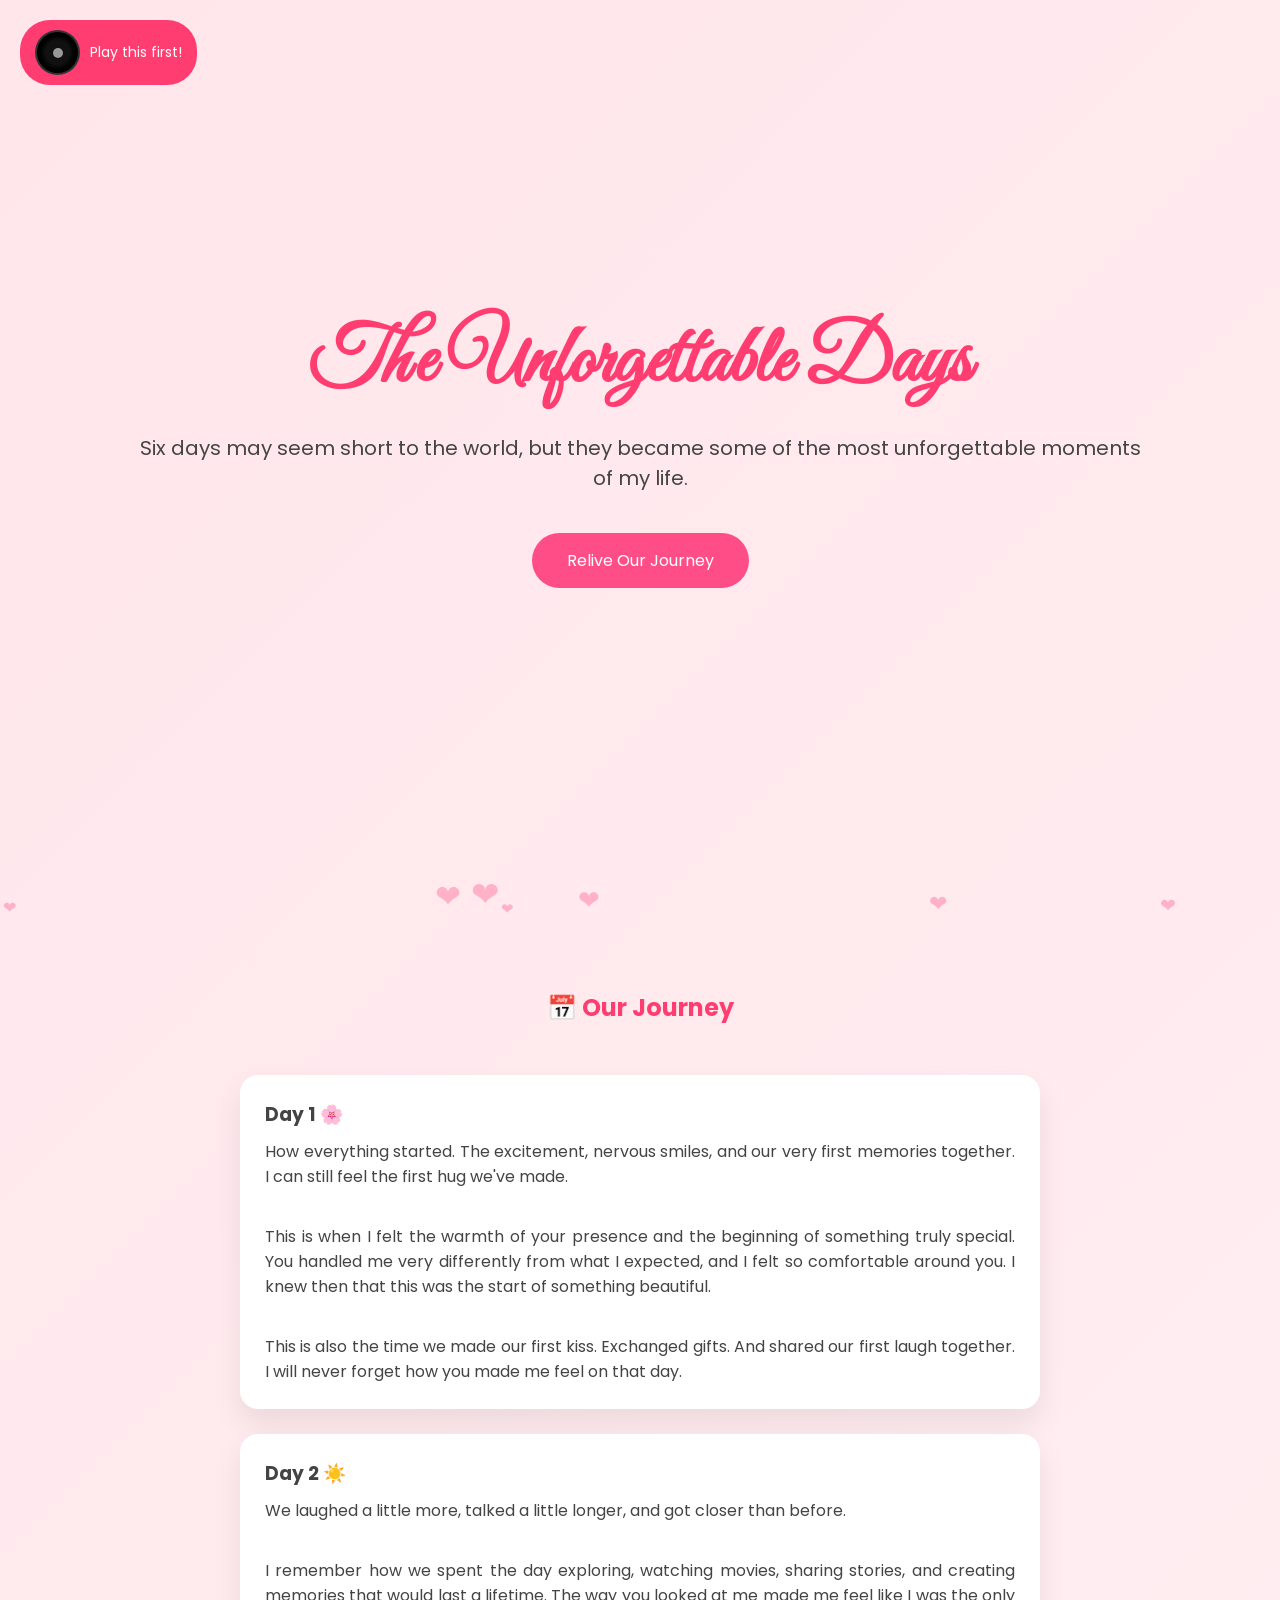
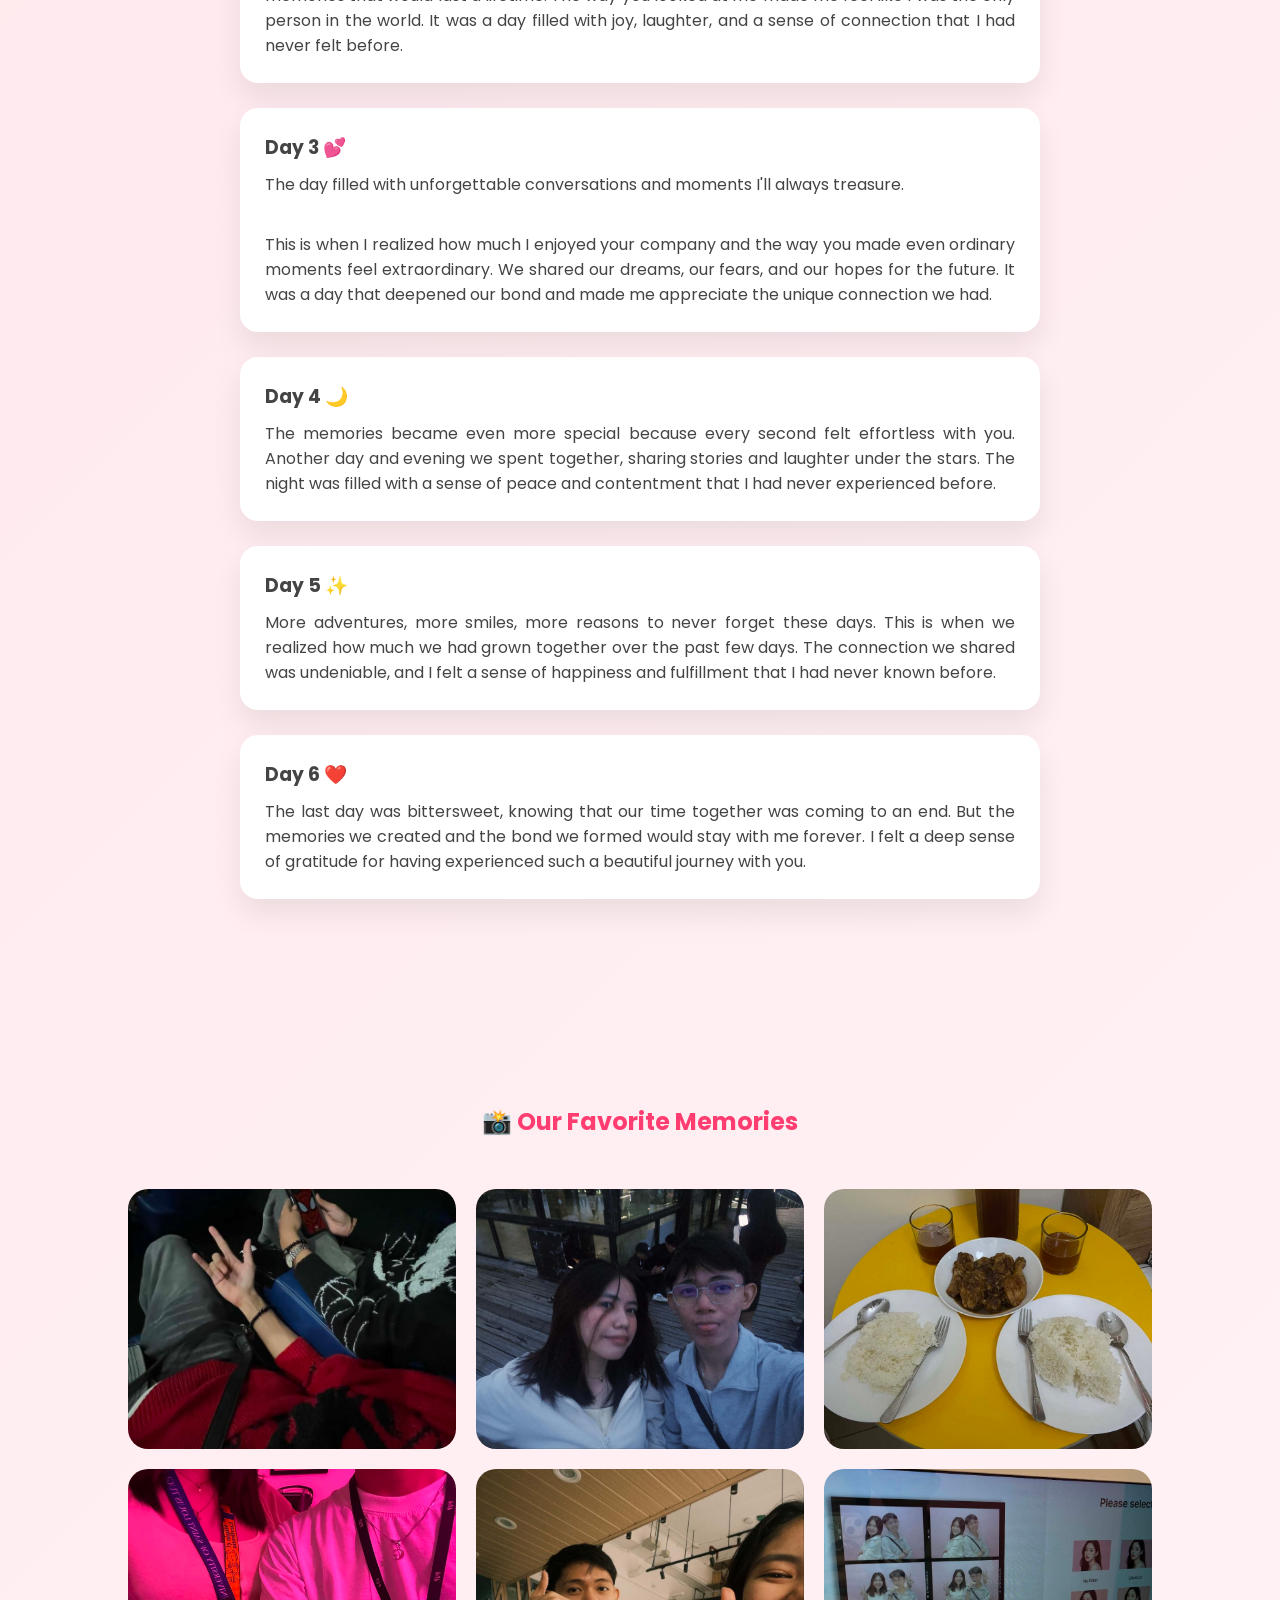
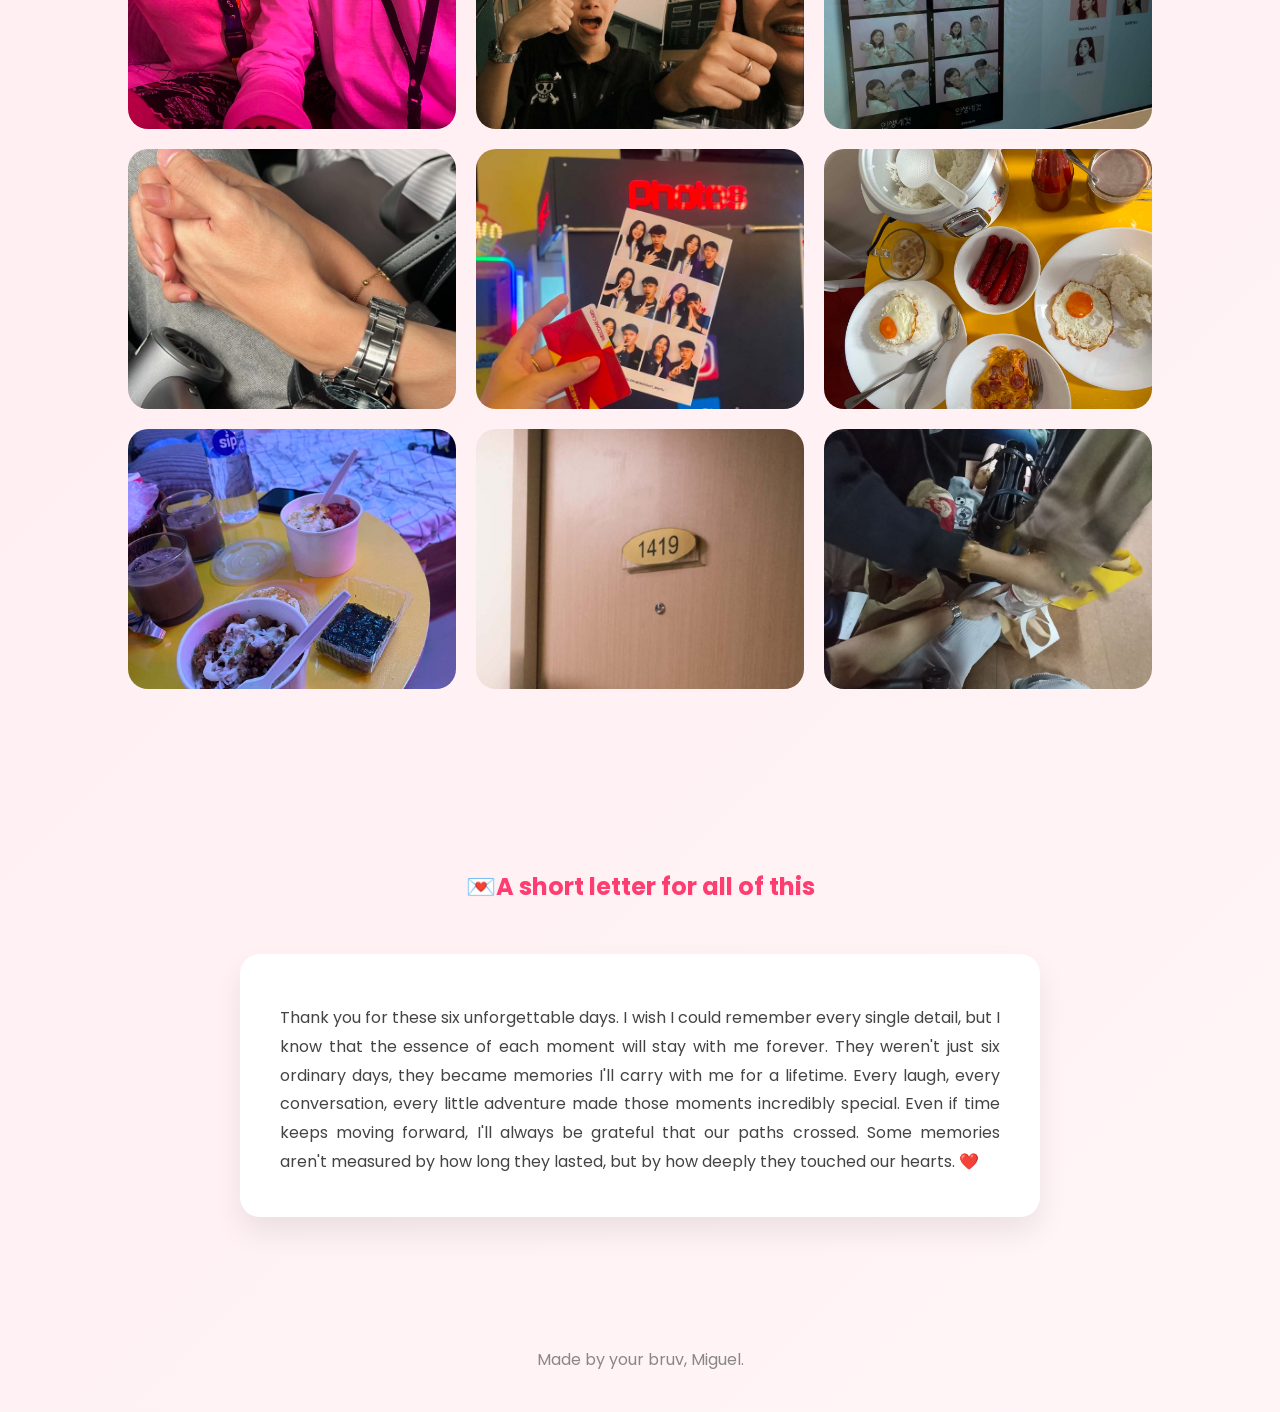
==== commit b047d432: "Update 6d.html" ====
--- a/6d.html
+++ b/6d.html
@@ -339,7 +339,7 @@
     <div class="music-player">
       <div class="vinyl" id="vinyl"></div>
       <div class="music-info">
-        <p class="music-title">Play - Be With You</p>
+        <p class="music-title">Play this first!</p>
       </div>
     </div>
 
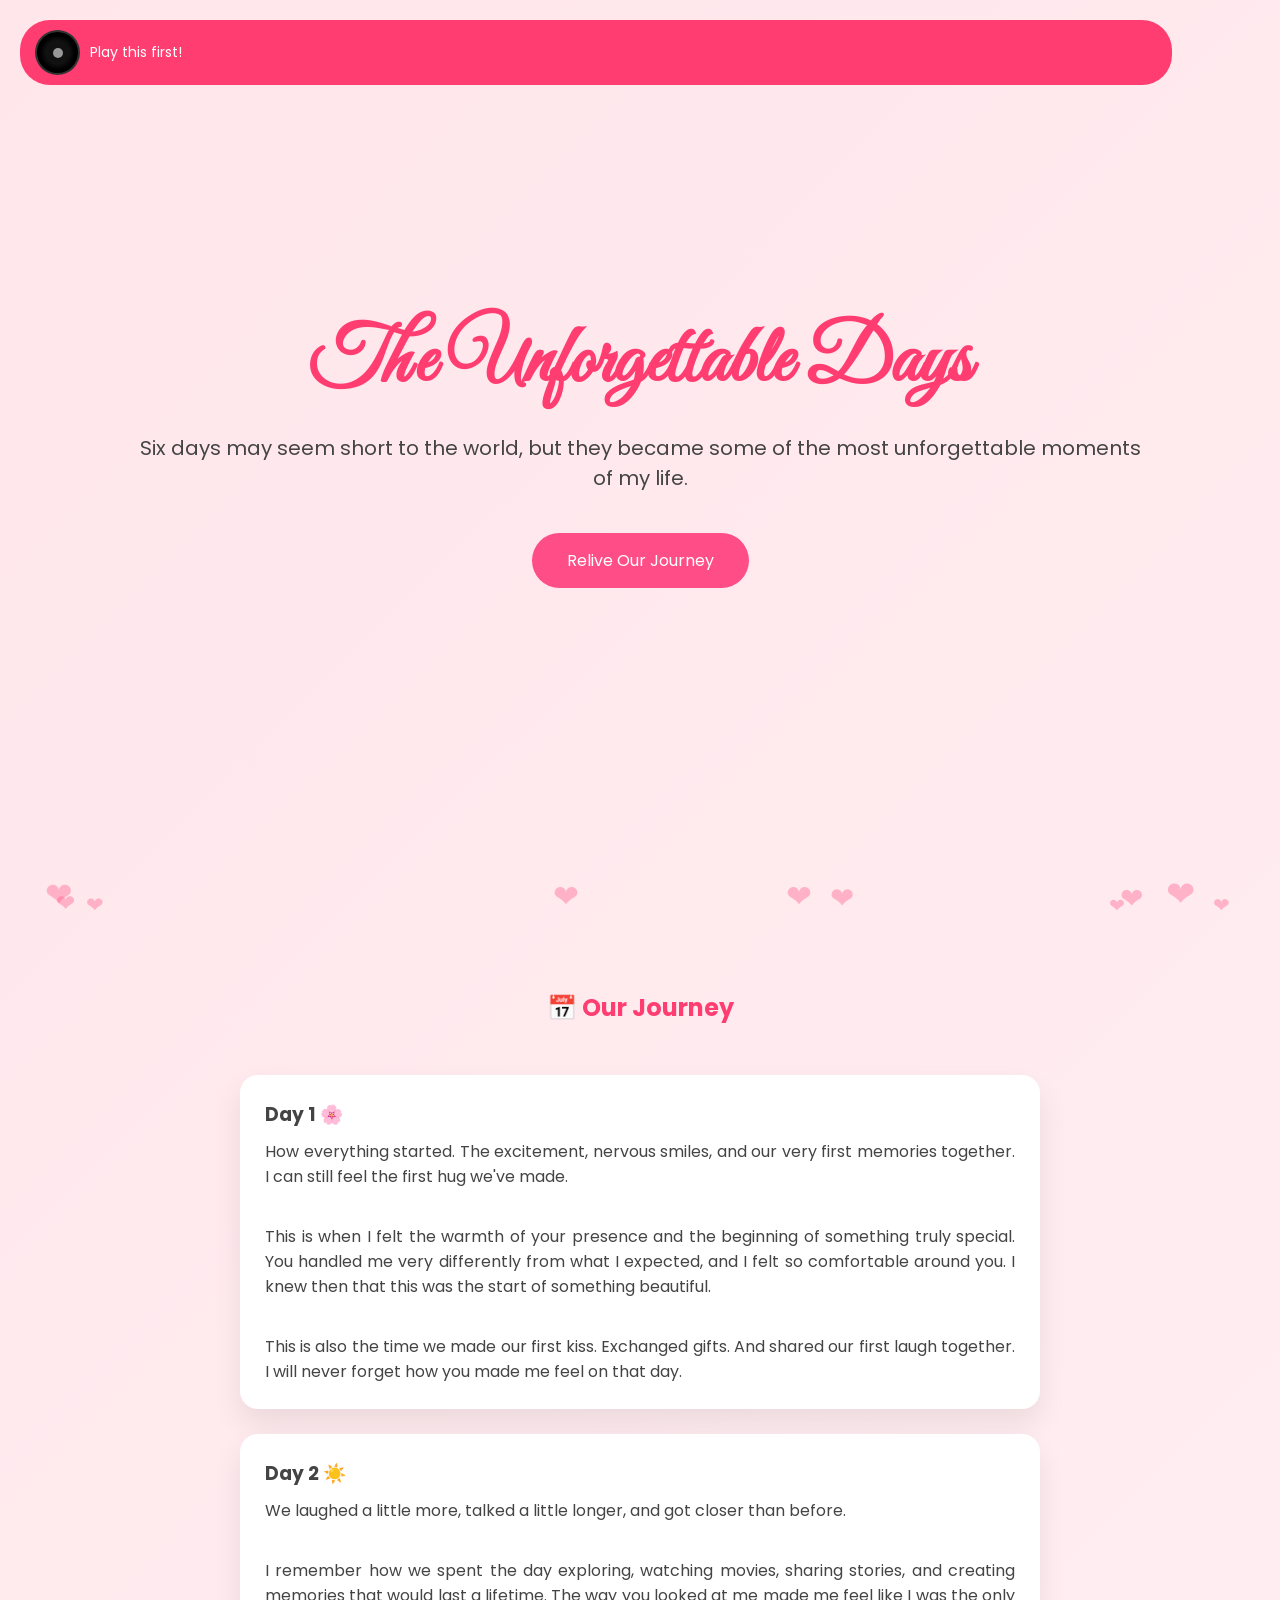
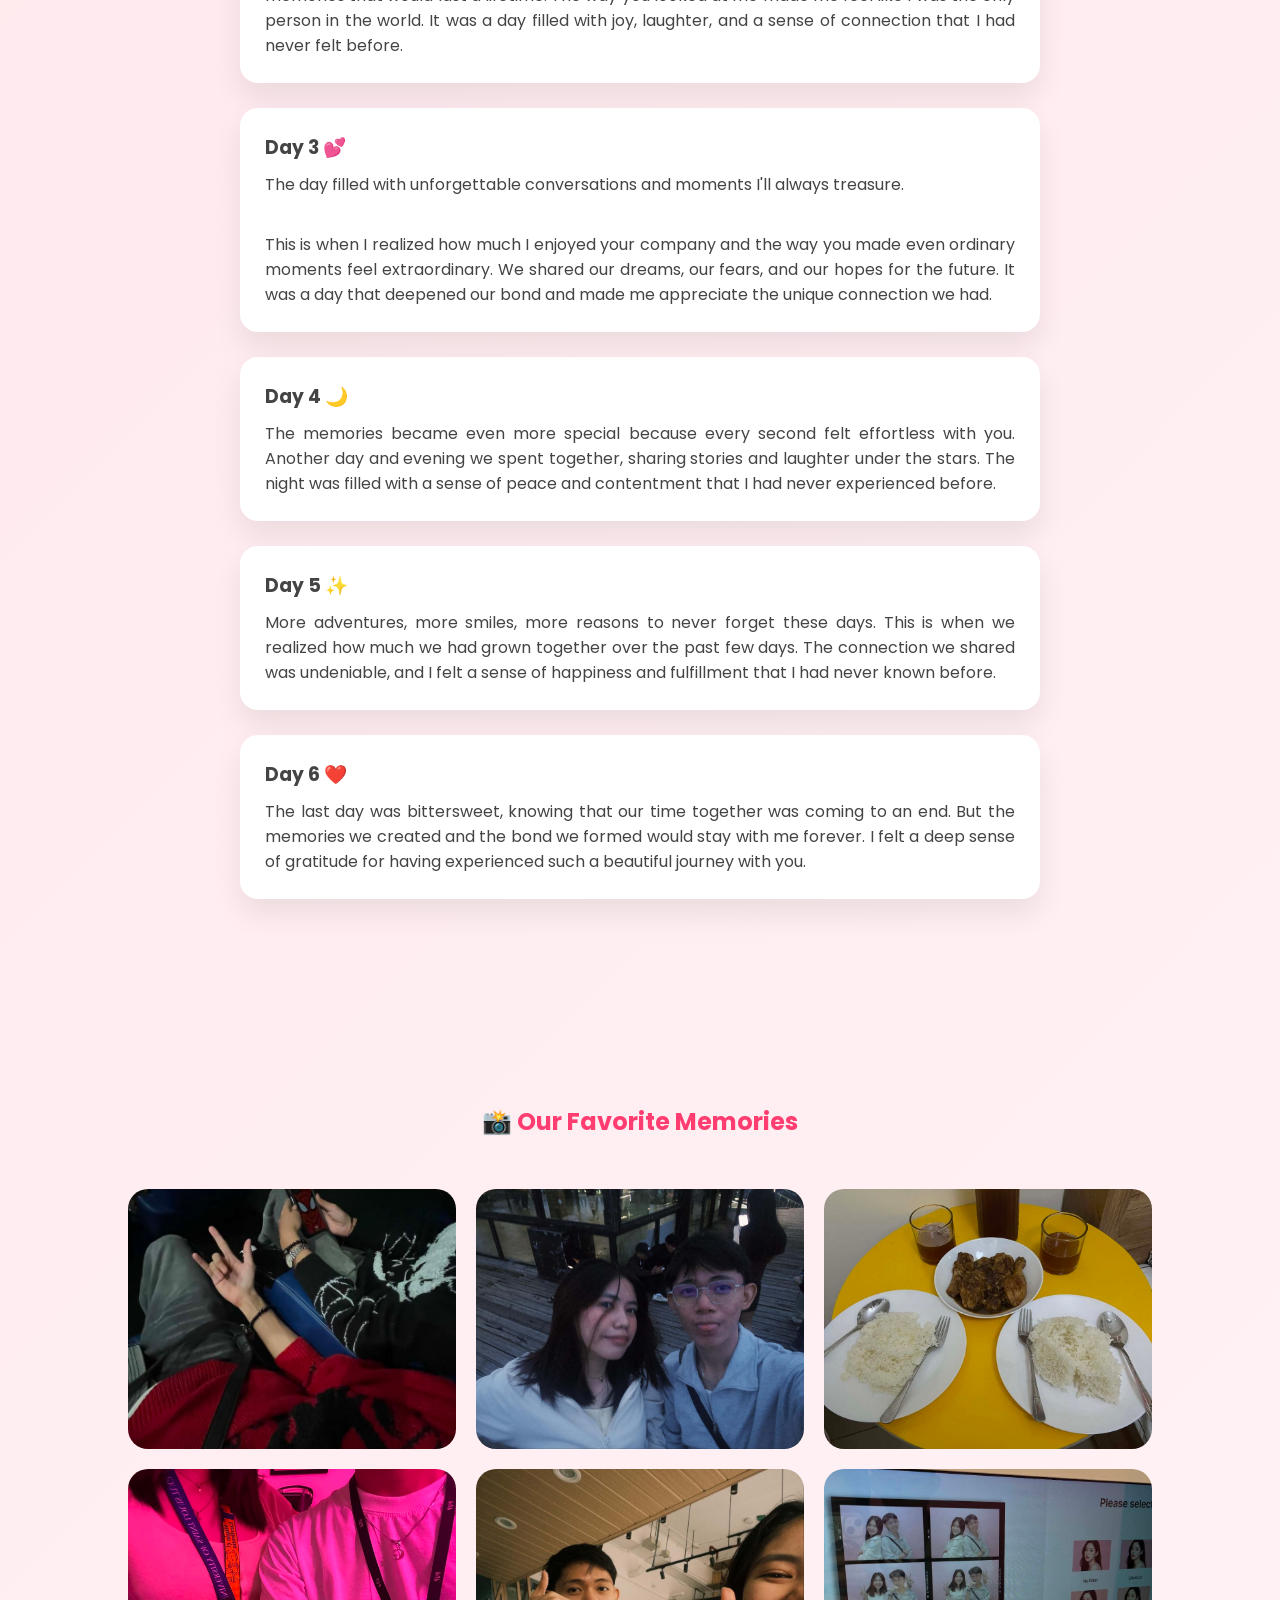
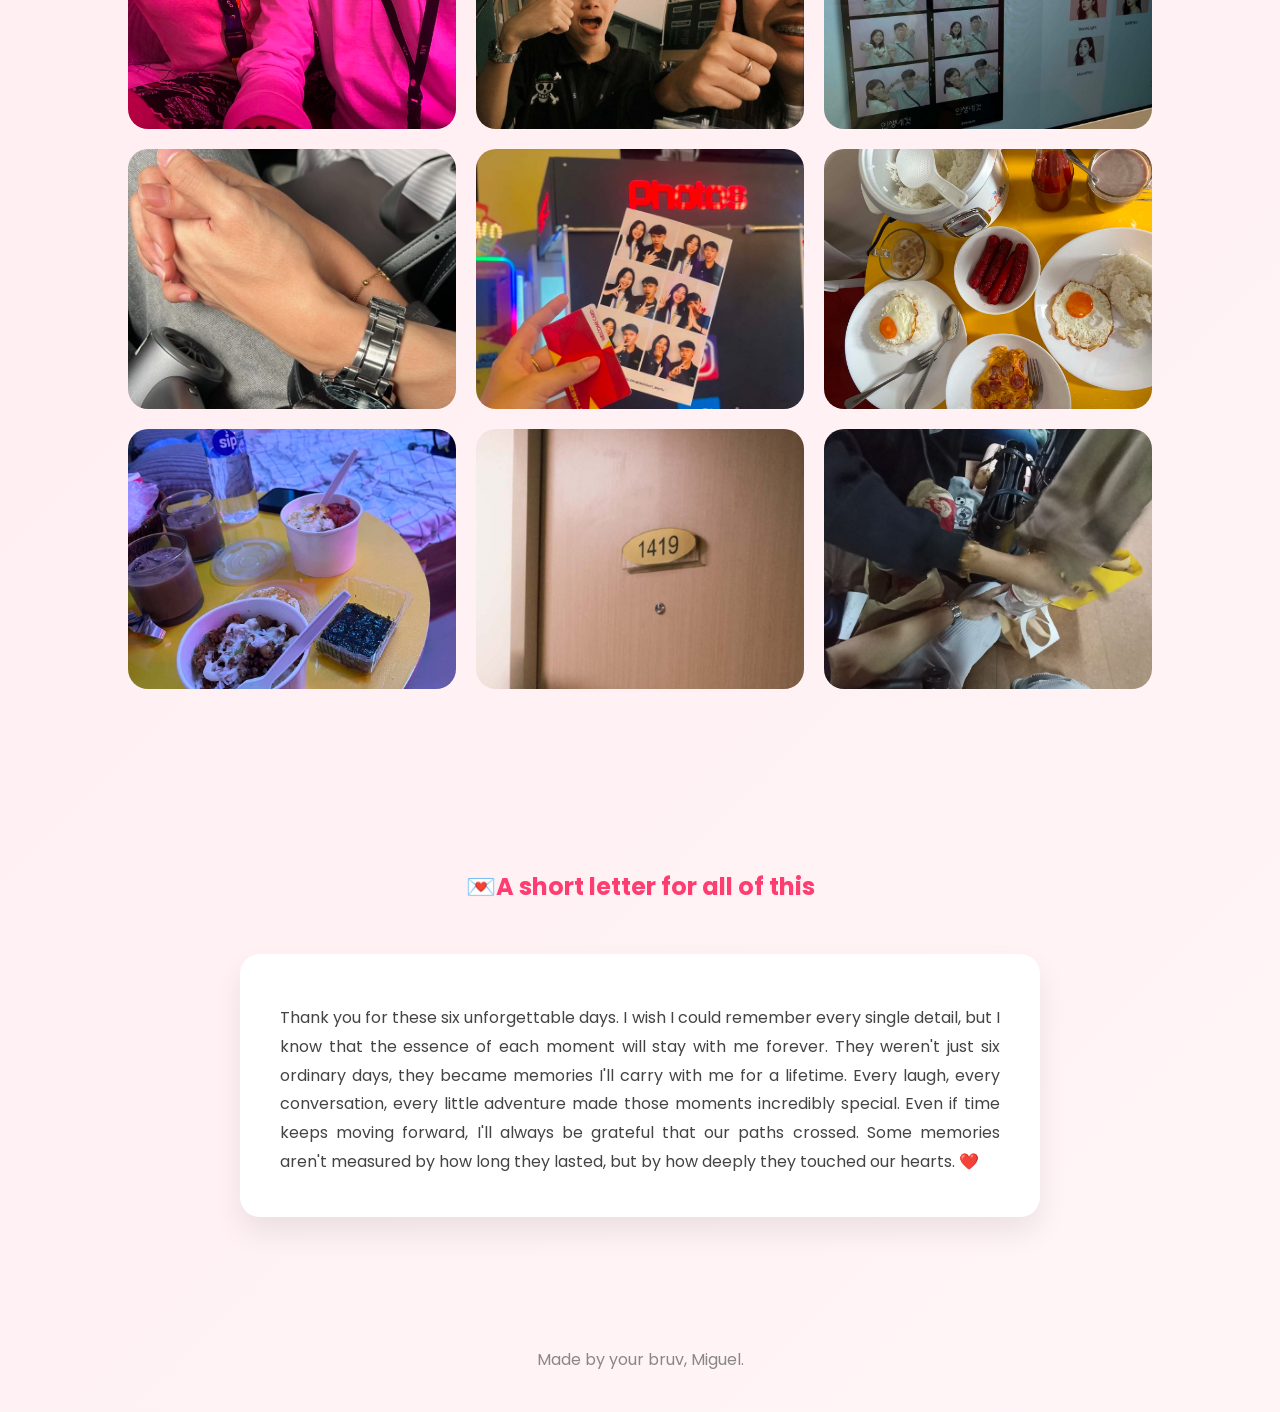
==== commit c64185fa: "Update 6d.html" ====
--- a/6d.html
+++ b/6d.html
@@ -154,6 +154,7 @@
 
       .music-player {
         position: fixed;
+        width: 100%;
         top: 20px;
         left: 20px;
         display: flex;
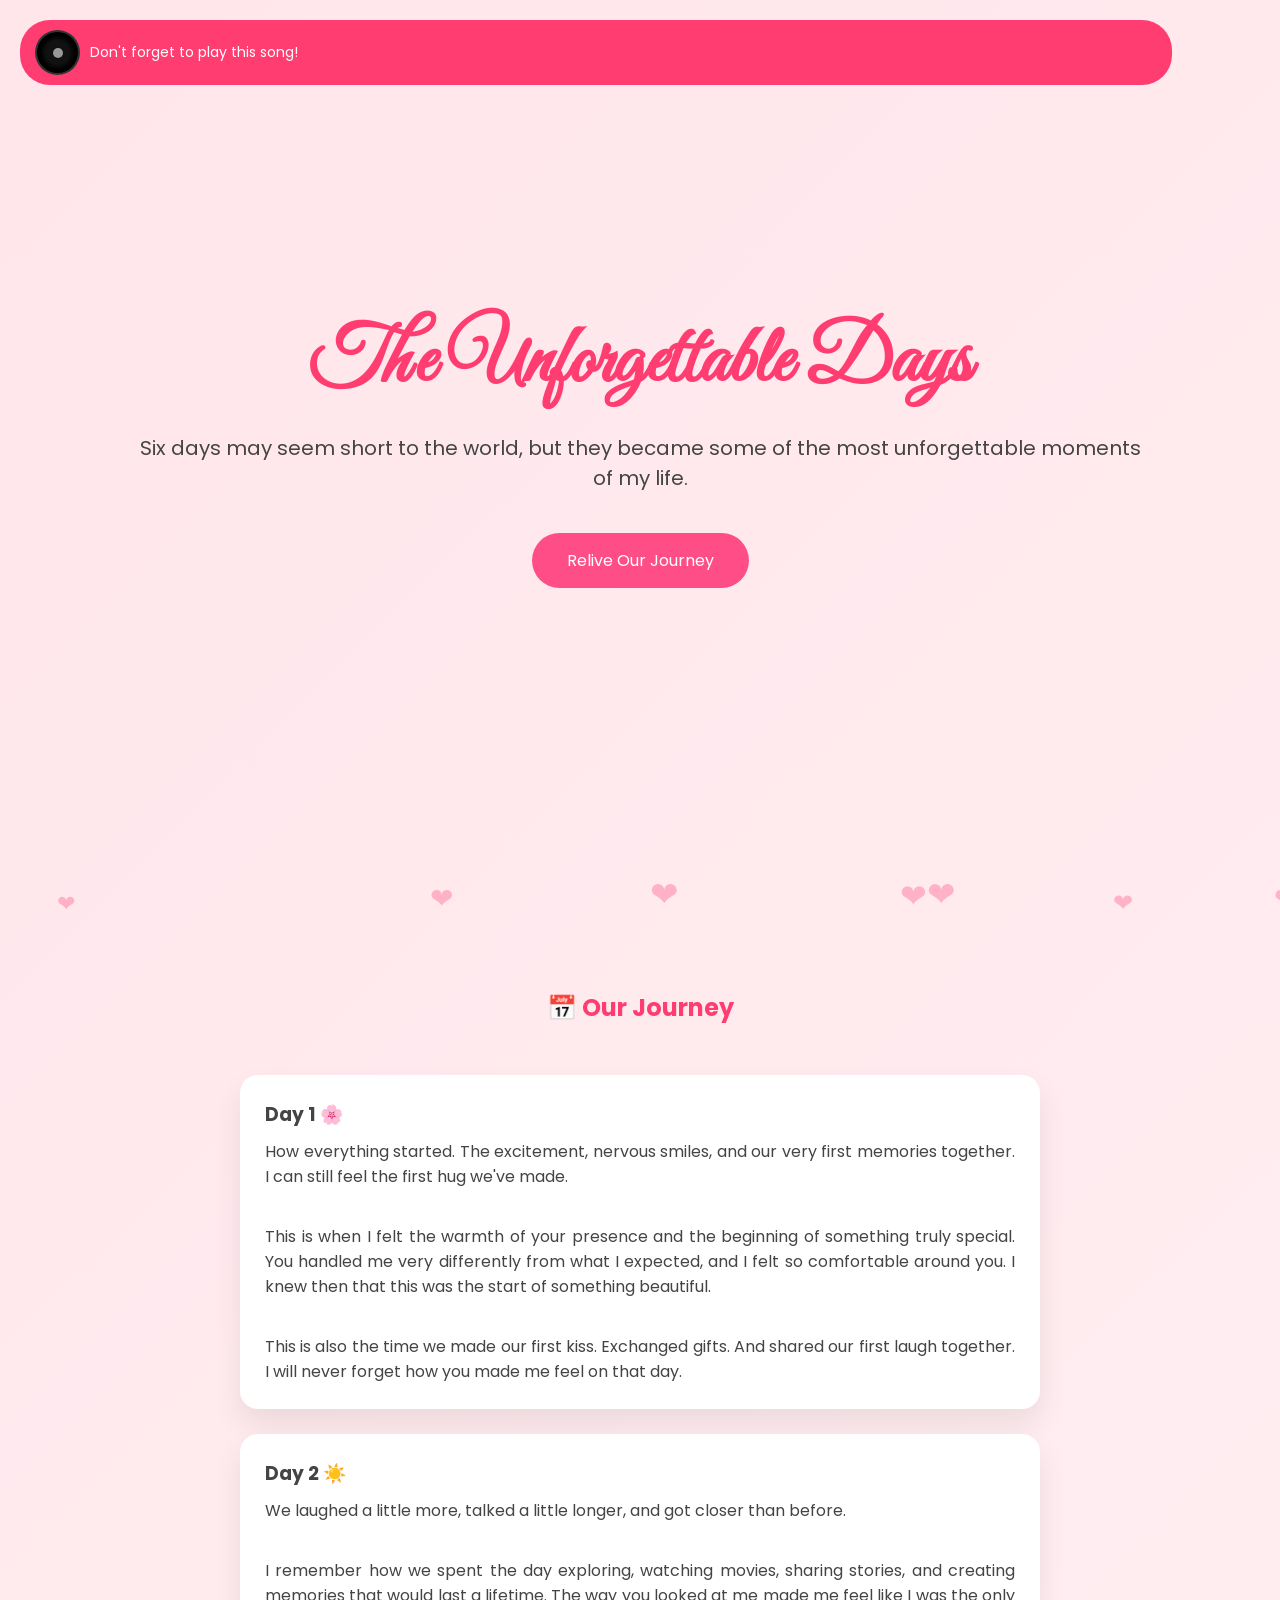
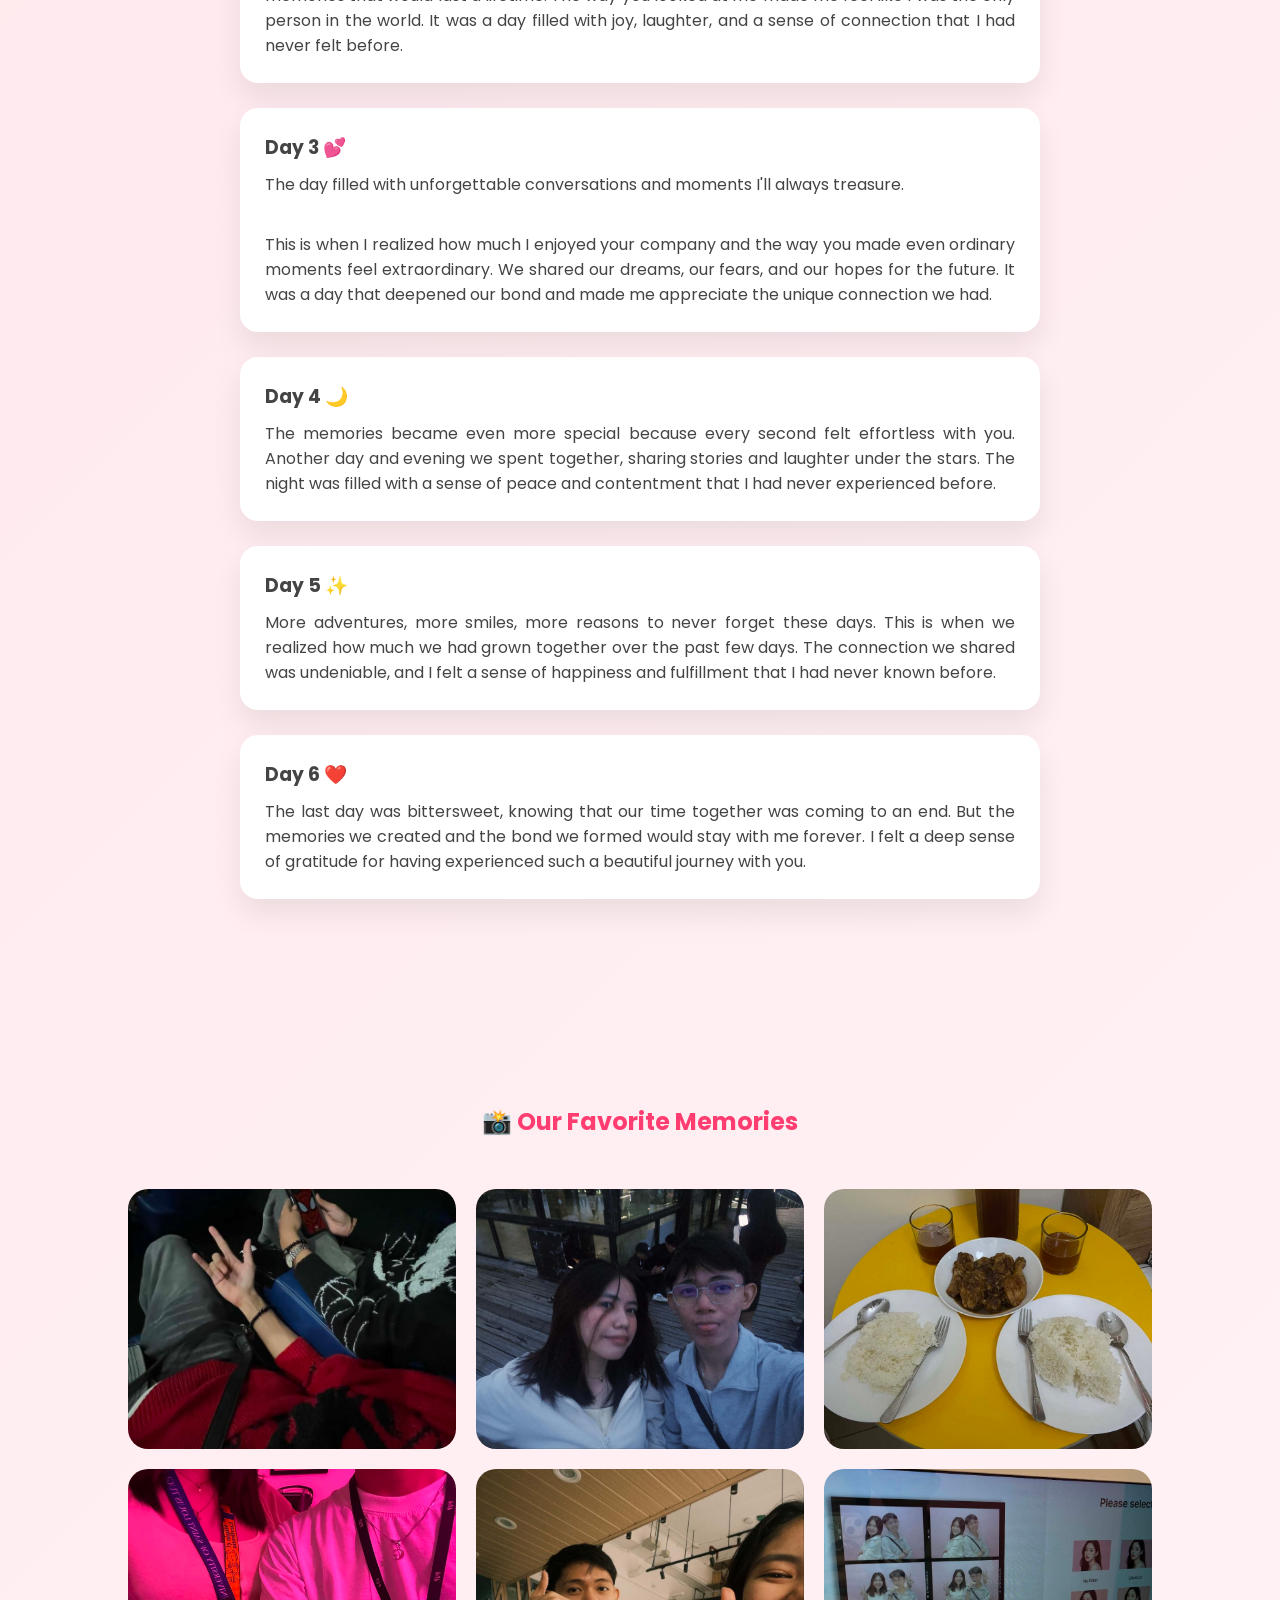
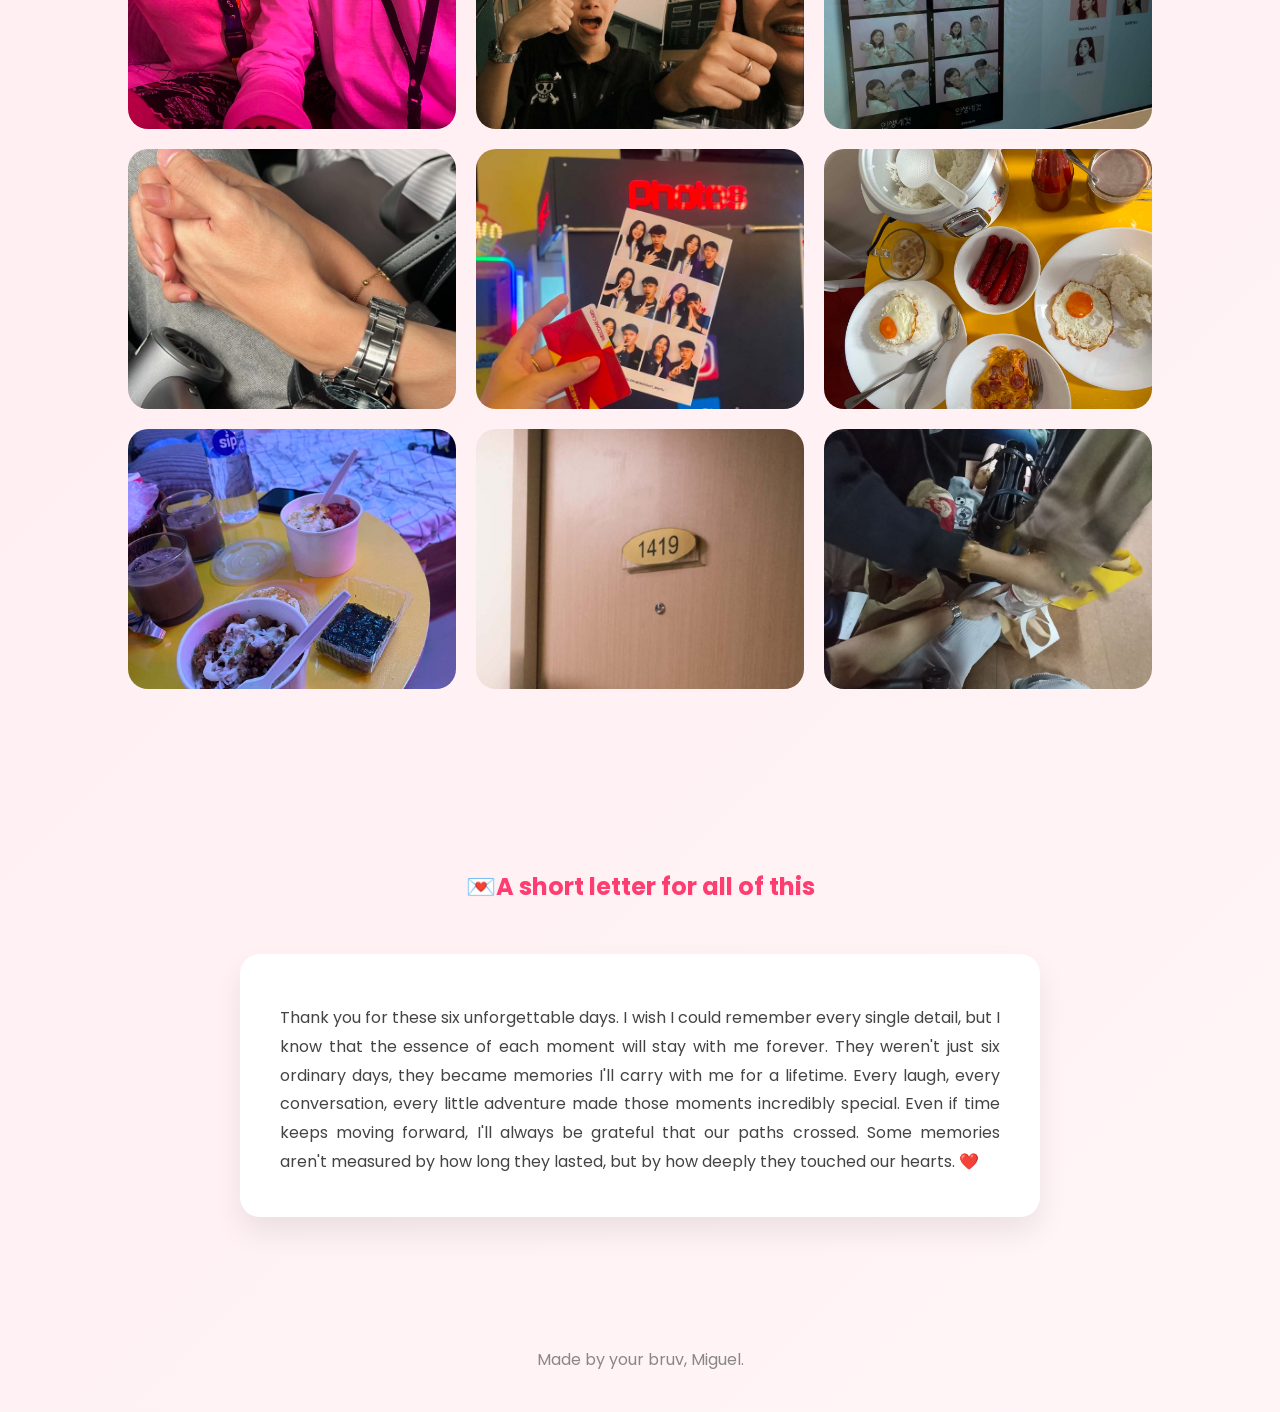
==== commit 794df573: "Update 6d.html" ====
--- a/6d.html
+++ b/6d.html
@@ -340,7 +340,7 @@
     <div class="music-player">
       <div class="vinyl" id="vinyl"></div>
       <div class="music-info">
-        <p class="music-title">Play this first!</p>
+        <p class="music-title">Don't forget to play this song!</p>
       </div>
     </div>
 
